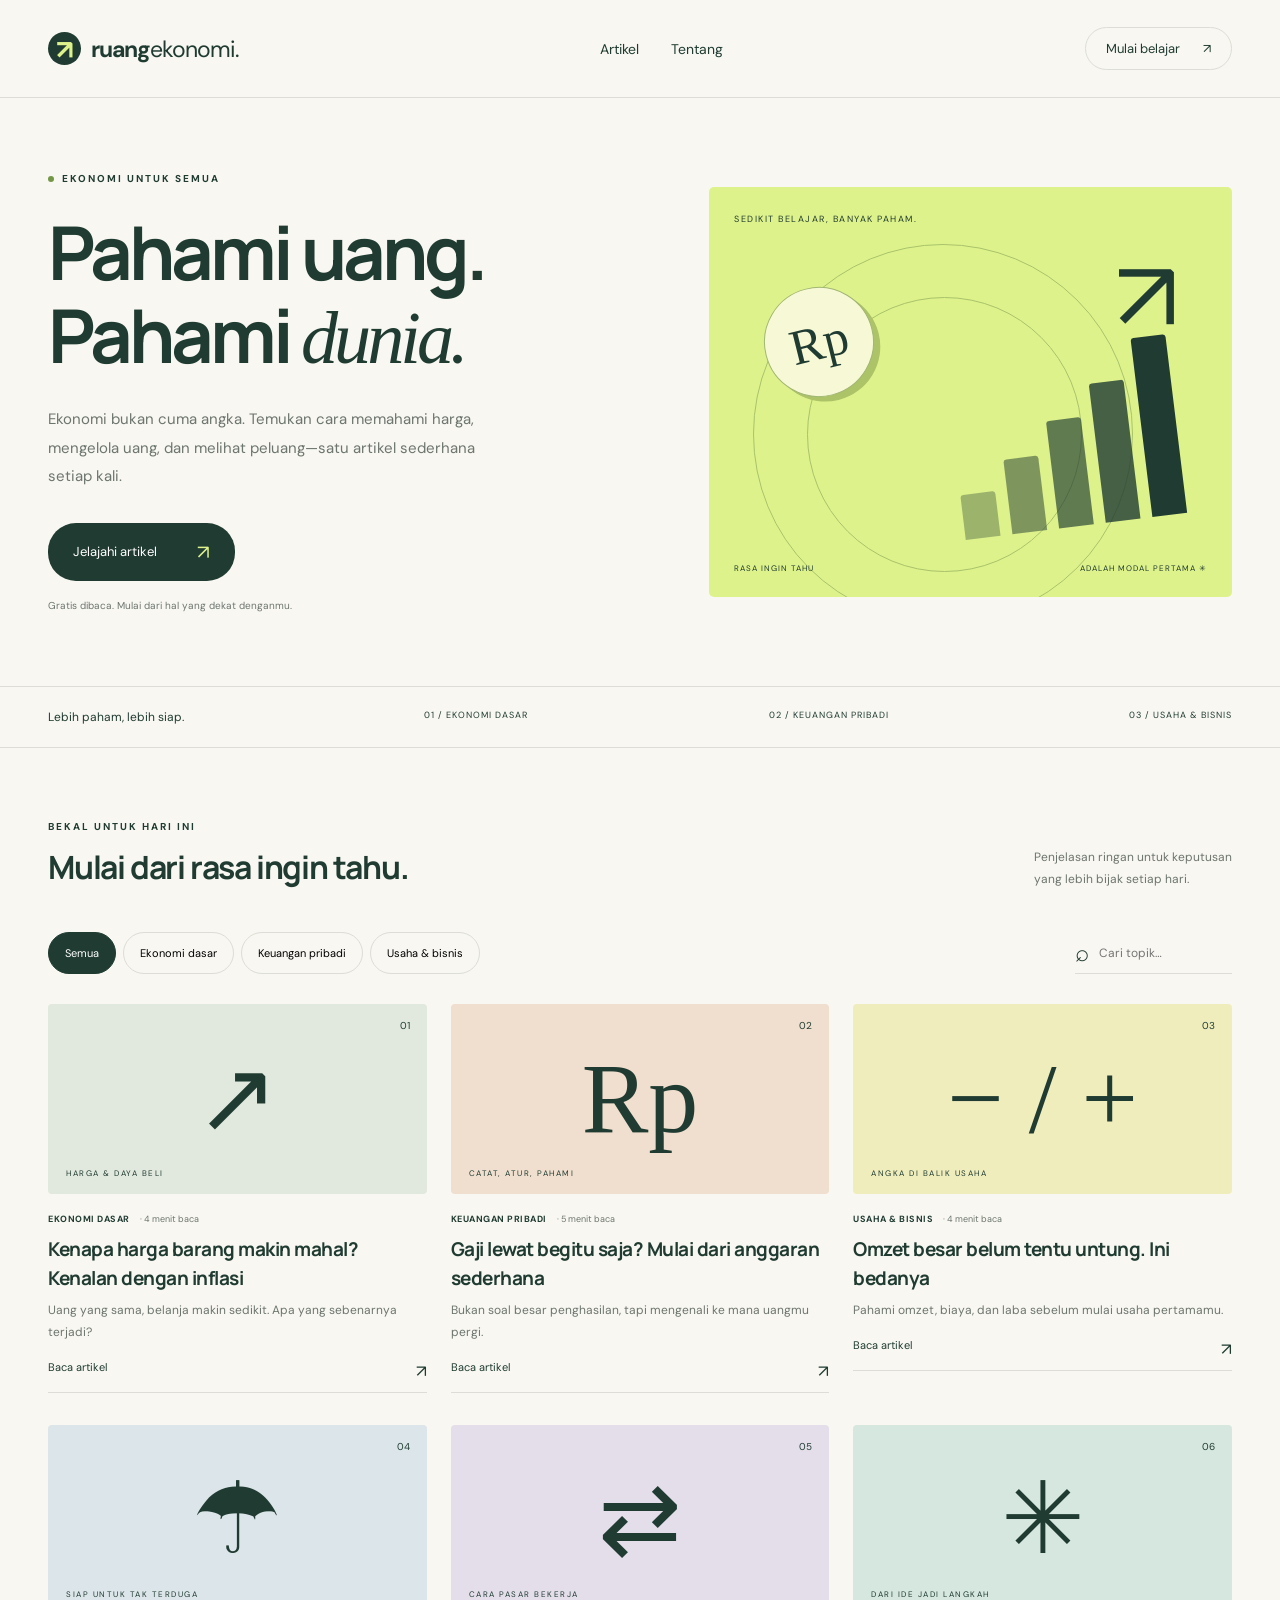
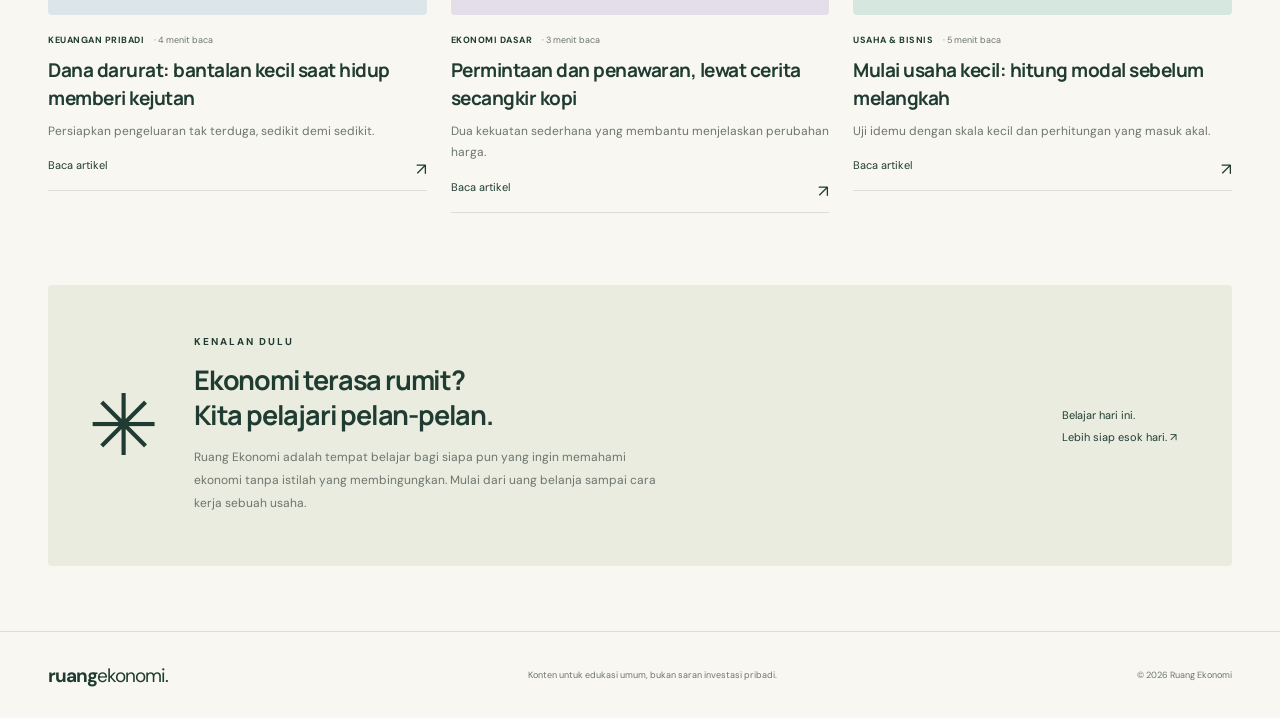
==== index.html @ 5f8089ab "Create Ruang Ekonomi educational website" ====
<!doctype html>
<html lang="id">
<head><meta charset="UTF-8"><meta name="viewport" content="width=device-width, initial-scale=1"><meta name="description" content="Belajar ekonomi, keuangan sehari-hari, dan usaha dengan penjelasan sederhana di Ruang Ekonomi."><title>Ruang Ekonomi — Pahami uang, pahami dunia</title><link rel="stylesheet" href="style.css"></head>
<body>
<header><a class="brand" href="./"><span class="logo">↗</span> ruang<span>ekonomi.</span></a><nav aria-label="Navigasi utama"><a href="#artikel">Artikel</a><a href="#tentang">Tentang</a></nav><a class="header-cta" href="#artikel">Mulai belajar <span>↗</span></a></header>
<main>
<section class="hero"><div class="hero-copy"><p class="eyebrow"><span></span> EKONOMI UNTUK SEMUA</p><h1>Pahami uang.<br>Pahami <em>dunia.</em></h1><p class="intro">Ekonomi bukan cuma angka. Temukan cara memahami harga, mengelola uang, dan melihat peluang—satu artikel sederhana setiap kali.</p><a class="button" href="#artikel">Jelajahi artikel <span>↗</span></a><p class="small-note">Gratis dibaca. Mulai dari hal yang dekat denganmu.</p></div><div class="hero-art" aria-hidden="true"><div class="art-label">SEDIKIT BELAJAR, BANYAK PAHAM.</div><div class="orbit orbit-one"></div><div class="orbit orbit-two"></div><div class="coin">Rp</div><div class="chart"><i></i><i></i><i></i><i></i><i></i></div><div class="art-arrow">↗</div><div class="art-footer"><span>RASA INGIN TAHU</span><span>ADALAH MODAL PERTAMA ✳</span></div></div></section>
<div class="topic-strip"><span>Lebih paham, lebih siap.</span><span>01 / EKONOMI DASAR</span><span>02 / KEUANGAN PRIBADI</span><span>03 / USAHA & BISNIS</span></div>
<section id="artikel" class="articles"><div class="section-heading"><div><p class="eyebrow">BEKAL UNTUK HARI INI</p><h2>Mulai dari rasa ingin tahu.</h2></div><p>Penjelasan ringan untuk keputusan<br>yang lebih bijak setiap hari.</p></div><div class="filters"><div class="categories" role="group" aria-label="Kategori artikel"><button class="active" data-category="Semua" aria-pressed="true">Semua</button><button data-category="Ekonomi dasar" aria-pressed="false">Ekonomi dasar</button><button data-category="Keuangan pribadi" aria-pressed="false">Keuangan pribadi</button><button data-category="Usaha & bisnis" aria-pressed="false">Usaha & bisnis</button></div><label class="search"><span aria-hidden="true">⌕</span><input type="search" id="search" placeholder="Cari topik…" aria-label="Cari artikel"></label></div><p id="results" class="sr-only" aria-live="polite"></p><div id="article-grid" class="article-grid"></div><p id="empty" hidden>Tidak ada artikel yang cocok. Coba kata lain atau kategori Semua.</p></section>
<section id="tentang" class="about"><span class="asterisk" aria-hidden="true">✳</span><div><p class="eyebrow">KENALAN DULU</p><h2>Ekonomi terasa rumit?<br>Kita pelajari pelan-pelan.</h2><p>Ruang Ekonomi adalah tempat belajar bagi siapa pun yang ingin memahami ekonomi tanpa istilah yang membingungkan. Mulai dari uang belanja sampai cara kerja sebuah usaha.</p></div><span class="about-tag">Belajar hari ini.<br>Lebih siap esok hari. ↗</span></section>
</main><footer><a class="brand" href="./">ruang<span>ekonomi.</span></a><p>Konten untuk edukasi umum, bukan saran investasi pribadi.</p><span>© <span id="year"></span> Ruang Ekonomi</span></footer>
<dialog id="reader"><div class="reader-top"><span>RUANG EKONOMI / BACA & PAHAMI</span><button id="close-reader" aria-label="Tutup artikel">✕</button></div><div id="reader-content"></div><p class="reader-disclaimer">Materi edukasi umum. Sesuaikan keputusan keuangan dengan kondisi dan kebutuhanmu.</p></dialog>
<script src="app.js"></script></body></html>
---- style.css ----
@import url('https://fonts.googleapis.com/css2?family=DM+Sans:wght@400;500;600;700&family=Manrope:wght@400;500;600;700;800&display=swap');
:root{--paper:#f8f7f2;--ink:#203c32;--muted:#6c756e;--line:#dcded5;--lime:#def28b}*{box-sizing:border-box}html{scroll-behavior:smooth;scroll-padding-top:30px}body{margin:0;background:var(--paper);color:var(--ink);font-family:'DM Sans',Arial,sans-serif}a{color:inherit;text-decoration:none}button,input{font:inherit}button,a,input{ -webkit-tap-highlight-color:transparent}button:focus-visible,a:focus-visible,input:focus-visible{outline:3px solid #75972d;outline-offset:4px}header,main,footer{max-width:1280px;margin:auto}header{display:flex;align-items:center;justify-content:space-between;padding:27px 48px;border-bottom:1px solid var(--line)}.brand{font-size:23px;font-weight:700;letter-spacing:-1px;display:flex;align-items:center}.brand>span:not(.logo){font-weight:400}.logo{display:inline-grid;place-items:center;background:var(--ink);color:var(--lime);width:33px;height:33px;margin-right:10px;border-radius:50%;font-size:27px}nav{display:flex;gap:32px;font-size:14px}.header-cta{font-size:13px;border:1px solid var(--line);border-radius:24px;padding:12px 20px}.header-cta span{margin-left:20px}.hero{padding:64px 48px;display:grid;grid-template-columns:1.15fr 1fr;gap:60px;align-items:center}.eyebrow{font-size:10px;font-weight:700;letter-spacing:2px;display:flex;align-items:center;gap:8px}.eyebrow>span{width:6px;height:6px;background:#749747;border-radius:50%}h1,h2,h3{font-family:Manrope,Arial,sans-serif}h1{font-size:clamp(44px,5.8vw,76px);line-height:1.12;letter-spacing:-4px;margin:25px 0}h1 em{font-family:Georgia,serif;font-weight:400}.intro{max-width:430px;font-size:15px;color:var(--muted);line-height:1.9}.button{display:inline-flex;align-items:center;gap:40px;background:var(--ink);color:white;border-radius:28px;padding:16px 25px;margin-top:17px;font-size:13px}.button span{color:var(--lime);font-size:20px}.small-note{font-size:10px;color:var(--muted);margin-top:18px}.hero-art{height:410px;background:var(--lime);position:relative;border-radius:5px;overflow:hidden}.art-label{position:absolute;top:26px;left:25px;font-size:9px;letter-spacing:1.5px}.orbit{position:absolute;border:1px solid #a9c36b;border-radius:50%;width:380px;height:380px;top:57px;left:44px}.orbit-two{width:275px;height:275px;top:110px;left:98px}.coin{position:absolute;width:110px;height:110px;border-radius:50%;background:#f7f8d5;border:1px solid #a1b773;box-shadow:5px 6px 0 #adc367;left:55px;top:100px;display:grid;place-items:center;font-family:Georgia,serif;font-size:50px;transform:rotate(-14deg)}.chart{position:absolute;bottom:70px;right:55px;display:flex;gap:12px;align-items:flex-end;height:180px;transform:rotate(-7deg)}.chart i{width:35px;background:var(--ink);border-radius:3px 3px 0 0}.chart i:nth-child(1){height:45px;opacity:.35}.chart i:nth-child(2){height:75px;opacity:.5}.chart i:nth-child(3){height:108px;opacity:.65}.chart i:nth-child(4){height:140px;opacity:.8}.chart i:nth-child(5){height:180px}.art-arrow{position:absolute;right:55px;top:45px;font-size:100px;font-weight:400}.art-footer{position:absolute;bottom:24px;left:25px;right:25px;display:flex;justify-content:space-between;font-size:8px;letter-spacing:1px}.topic-strip{padding:22px 48px;display:flex;justify-content:space-between;gap:20px;border-top:1px solid var(--line);border-bottom:1px solid var(--line);font-size:9px;letter-spacing:1px}.topic-strip>span:first-child{font-size:12px;letter-spacing:0}.articles{padding:62px 48px}.section-heading{display:flex;align-items:flex-end;justify-content:space-between;gap:20px}h2{font-size:32px;letter-spacing:-1.2px;line-height:1.3;margin:14px 0}.section-heading>p{font-size:12px;color:var(--muted);line-height:1.8}.filters{display:flex;justify-content:space-between;gap:20px;margin:30px 0}.categories{display:flex;gap:7px;flex-wrap:wrap}.categories button{border:1px solid var(--line);background:transparent;border-radius:22px;padding:10px 16px;font-size:11px;cursor:pointer}.categories button.active{background:var(--ink);color:white;border-color:var(--ink)}.search{display:flex;align-items:center;gap:8px;border-bottom:1px solid var(--line);padding:5px 0}.search span{font-size:24px}.search input{width:135px;background:transparent;border:0;outline-offset:0;font-size:12px;color:var(--ink)}.article-grid{display:grid;grid-template-columns:repeat(3,1fr);gap:32px 24px}.card{min-width:0}.card-art{height:190px;position:relative;overflow:hidden;display:grid;place-items:center;border-radius:4px}.card-art .symbol{font-family:Georgia,serif;font-size:100px;line-height:1;transition:transform .25s}.card:hover .symbol{transform:rotate(-8deg) scale(1.08)}.card-art .art-caption{position:absolute;bottom:16px;left:18px;font-size:8px;letter-spacing:1.5px}.card-art .art-number{position:absolute;top:15px;right:17px;font-size:10px}.sage{background:#e1e8dd}.peach{background:#f0dfce}.yellow{background:#f0edbc}.blue{background:#dce5e9}.lilac{background:#e4deeb}.mint{background:#d6e7df}.card-meta{display:flex;gap:10px;font-size:9px;color:var(--muted);margin-top:19px}.card-meta .category{color:var(--ink);font-weight:700;text-transform:uppercase;letter-spacing:.5px}.card h3{font-size:19px;line-height:1.5;letter-spacing:-.5px;margin:10px 0 8px}.card p{font-size:12px;color:var(--muted);line-height:1.8;margin:0}.read-link{background:none;border:0;border-bottom:1px solid var(--line);padding:16px 0 10px;width:100%;display:flex;justify-content:space-between;text-align:left;font-size:11px;color:var(--ink);cursor:pointer}.read-link span{font-size:17px}.about{background:#e9ecdf;margin:10px 48px 65px;padding:40px;display:flex;gap:35px;align-items:center;border-radius:4px}.asterisk{font-size:85px}.about h2{font-size:27px}.about p:not(.eyebrow){max-width:470px;font-size:12px;line-height:1.9;color:var(--muted)}.about-tag{margin-left:auto;font-size:11px;line-height:2;min-width:130px}footer{border-top:1px solid var(--line);padding:28px 48px;display:flex;align-items:center;justify-content:space-between;gap:20px}footer .brand{font-size:19px}footer p,footer>span{font-size:9px;color:var(--muted)}dialog{border:0;border-radius:10px;background:var(--paper);color:var(--ink);width:min(720px,92vw);max-height:88vh;padding:30px 40px}dialog::backdrop{background:#142a24b8;backdrop-filter:blur(4px)}.reader-top{display:flex;justify-content:space-between;align-items:center;font-size:9px;letter-spacing:1px;border-bottom:1px solid var(--line);padding-bottom:15px}.reader-top button{background:transparent;border:0;font-size:22px;cursor:pointer;color:var(--ink);padding:8px}#reader-content h2{font-size:32px}#reader-content p{line-height:1.9;font-size:15px}#reader-content h3{margin-top:26px}.reader-disclaimer{font-size:11px;line-height:1.7;border-top:1px solid var(--line);padding-top:20px;color:var(--muted)}.sr-only{position:absolute;width:1px;height:1px;padding:0;margin:-1px;overflow:hidden;clip:rect(0,0,0,0);white-space:nowrap;border:0}@media(min-width:1500px){header,main,footer{max-width:1360px}}@media(max-width:900px){header{padding:22px 24px}.hero{padding:45px 24px;gap:25px}h1{letter-spacing:-2px}.hero-art{height:360px}.coin{left:25px}.chart{right:25px;gap:8px}.chart i{width:28px}.art-footer{font-size:6px}.topic-strip{padding:20px 24px;flex-wrap:wrap}.articles{padding:45px 24px}.filters{flex-wrap:wrap}.article-grid{grid-template-columns:repeat(2,1fr)}.about{margin:0 24px 40px;padding:28px;gap:20px}.about-tag{display:none}footer{padding:25px 24px;flex-wrap:wrap}}@media(max-width:600px){header{padding:18px 20px}.brand{font-size:19px}.logo{width:27px;height:27px;font-size:22px;margin-right:6px}nav{gap:16px;font-size:12px}.header-cta{display:none}.hero{grid-template-columns:1fr;padding:34px 20px;gap:25px}h1{font-size:54px;margin:20px 0}.intro{font-size:14px}.hero-art{height:300px}.coin{top:80px;left:50px;width:90px;height:90px;font-size:42px}.chart{bottom:50px;right:45px;height:160px}.chart i:nth-child(5){height:160px}.art-arrow{top:20px;font-size:90px}.orbit{top:35px;left:30px}.art-footer{font-size:7px}.topic-strip{padding:18px 20px;font-size:8px;gap:14px}.topic-strip>span:first-child{width:100%}.articles{padding:35px 20px}.section-heading{display:block}.section-heading>p{display:none}h2{font-size:27px}.filters{margin:22px 0}.categories{gap:6px}.categories button{padding:9px 11px;font-size:10px}.search{width:100%}.search input{width:100%;padding:6px}.article-grid{grid-template-columns:1fr;gap:28px}.card-art{height:210px}.card h3{font-size:21px}.card p{font-size:13px}.about{margin:0 20px 35px;padding:25px;display:block}.asterisk{font-size:50px}.about h2{font-size:25px}footer{padding:24px 20px;display:block}footer p{line-height:1.8}dialog{padding:20px}#reader-content h2{font-size:27px}}@media(prefers-reduced-motion:reduce){html{scroll-behavior:auto}.card-art .symbol{transition:none}}
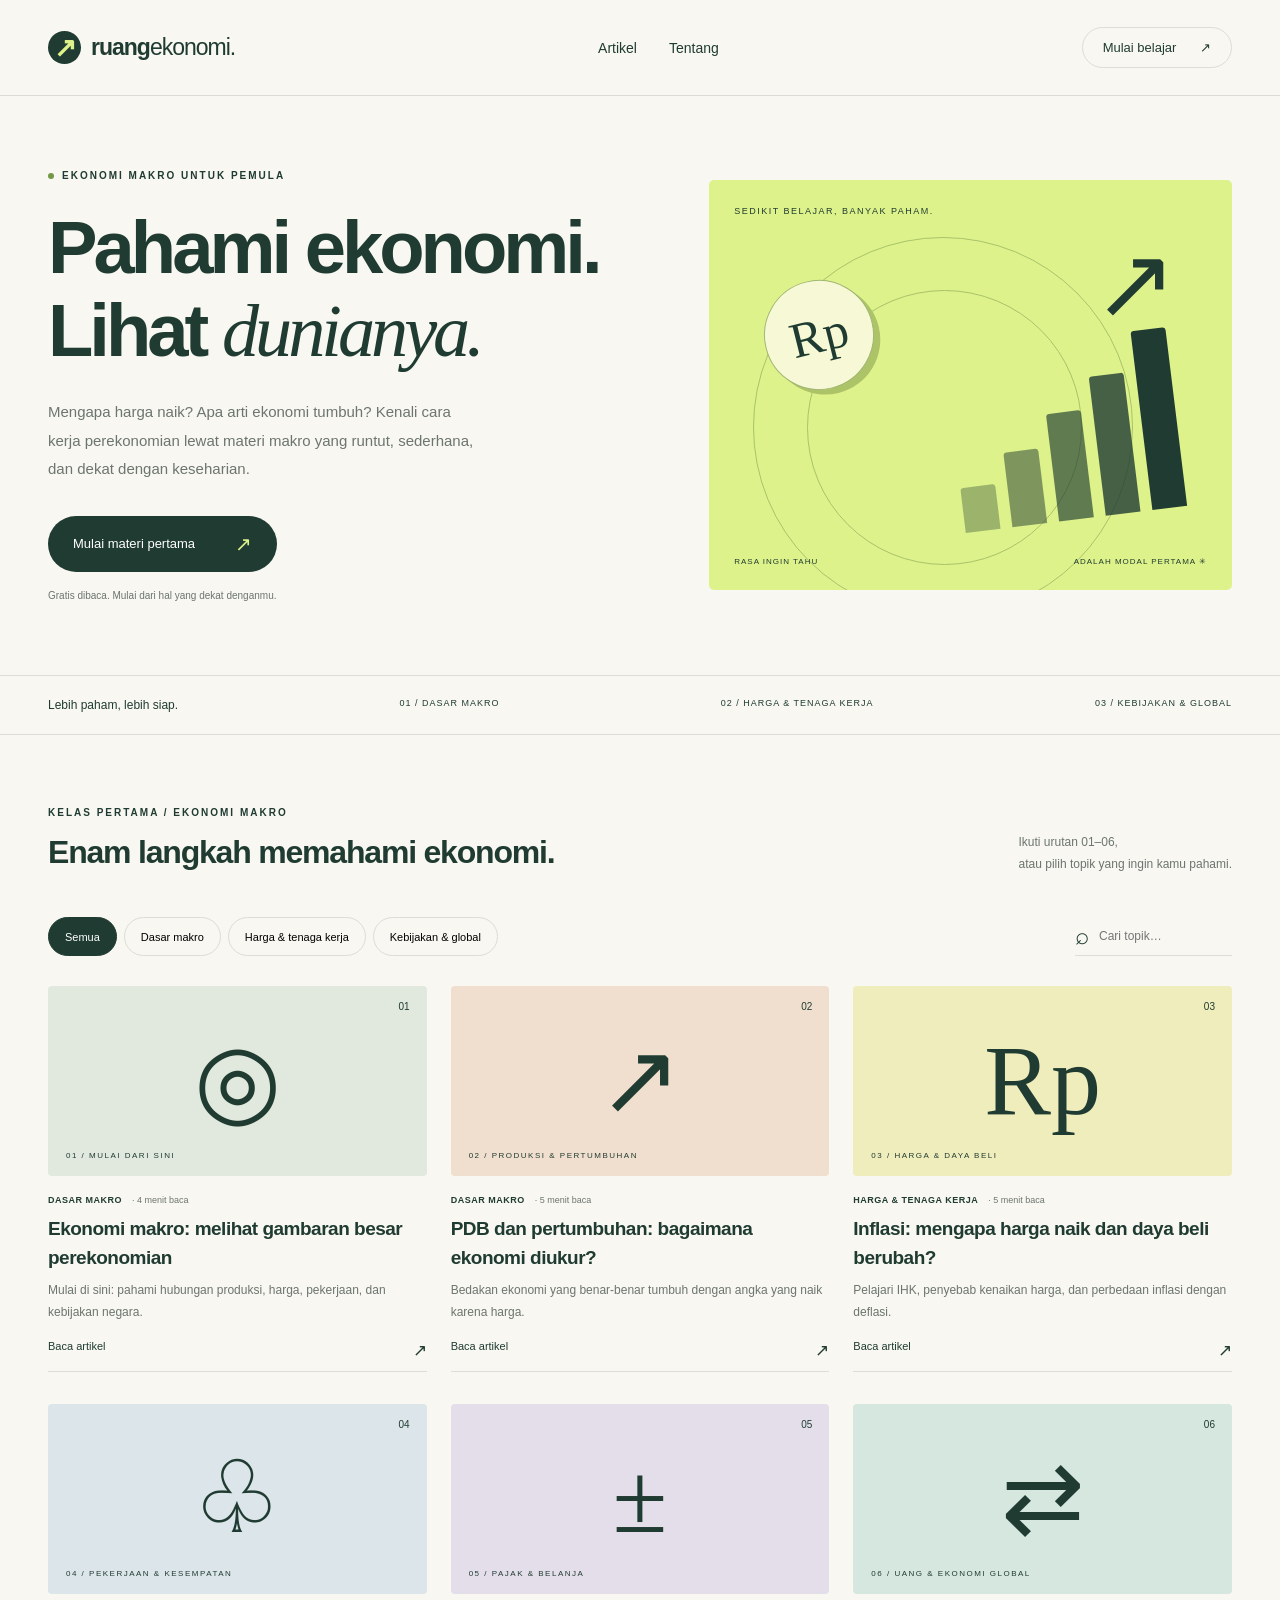
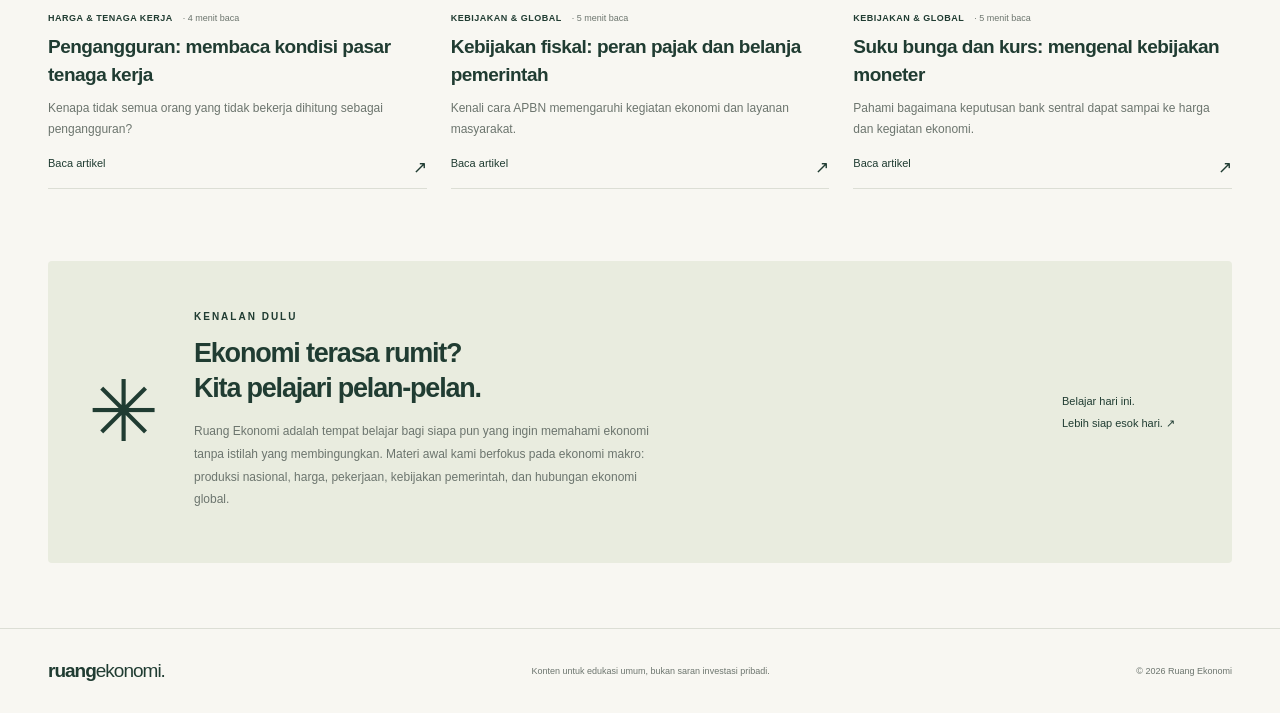
==== commit b52642f5: "Focus learning website on beginner macroeconomics" ====
--- a/index.html
+++ b/index.html
@@ -1,13 +1,13 @@
 <!doctype html>
 <html lang="id">
-<head><meta charset="UTF-8"><meta name="viewport" content="width=device-width, initial-scale=1"><meta name="description" content="Belajar ekonomi, keuangan sehari-hari, dan usaha dengan penjelasan sederhana di Ruang Ekonomi."><title>Ruang Ekonomi — Pahami uang, pahami dunia</title><link rel="stylesheet" href="style.css"></head>
+<head><meta charset="UTF-8"><meta name="viewport" content="width=device-width, initial-scale=1"><meta name="description" content="Belajar ekonomi makro dari nol: PDB, inflasi, pengangguran, kebijakan fiskal, suku bunga, dan kurs."><title>Ruang Ekonomi — Ekonomi makro untuk pemula</title><link rel="stylesheet" href="style.css"></head>
 <body>
 <header><a class="brand" href="./"><span class="logo">↗</span> ruang<span>ekonomi.</span></a><nav aria-label="Navigasi utama"><a href="#artikel">Artikel</a><a href="#tentang">Tentang</a></nav><a class="header-cta" href="#artikel">Mulai belajar <span>↗</span></a></header>
 <main>
-<section class="hero"><div class="hero-copy"><p class="eyebrow"><span></span> EKONOMI UNTUK SEMUA</p><h1>Pahami uang.<br>Pahami <em>dunia.</em></h1><p class="intro">Ekonomi bukan cuma angka. Temukan cara memahami harga, mengelola uang, dan melihat peluang—satu artikel sederhana setiap kali.</p><a class="button" href="#artikel">Jelajahi artikel <span>↗</span></a><p class="small-note">Gratis dibaca. Mulai dari hal yang dekat denganmu.</p></div><div class="hero-art" aria-hidden="true"><div class="art-label">SEDIKIT BELAJAR, BANYAK PAHAM.</div><div class="orbit orbit-one"></div><div class="orbit orbit-two"></div><div class="coin">Rp</div><div class="chart"><i></i><i></i><i></i><i></i><i></i></div><div class="art-arrow">↗</div><div class="art-footer"><span>RASA INGIN TAHU</span><span>ADALAH MODAL PERTAMA ✳</span></div></div></section>
-<div class="topic-strip"><span>Lebih paham, lebih siap.</span><span>01 / EKONOMI DASAR</span><span>02 / KEUANGAN PRIBADI</span><span>03 / USAHA & BISNIS</span></div>
-<section id="artikel" class="articles"><div class="section-heading"><div><p class="eyebrow">BEKAL UNTUK HARI INI</p><h2>Mulai dari rasa ingin tahu.</h2></div><p>Penjelasan ringan untuk keputusan<br>yang lebih bijak setiap hari.</p></div><div class="filters"><div class="categories" role="group" aria-label="Kategori artikel"><button class="active" data-category="Semua" aria-pressed="true">Semua</button><button data-category="Ekonomi dasar" aria-pressed="false">Ekonomi dasar</button><button data-category="Keuangan pribadi" aria-pressed="false">Keuangan pribadi</button><button data-category="Usaha & bisnis" aria-pressed="false">Usaha & bisnis</button></div><label class="search"><span aria-hidden="true">⌕</span><input type="search" id="search" placeholder="Cari topik…" aria-label="Cari artikel"></label></div><p id="results" class="sr-only" aria-live="polite"></p><div id="article-grid" class="article-grid"></div><p id="empty" hidden>Tidak ada artikel yang cocok. Coba kata lain atau kategori Semua.</p></section>
-<section id="tentang" class="about"><span class="asterisk" aria-hidden="true">✳</span><div><p class="eyebrow">KENALAN DULU</p><h2>Ekonomi terasa rumit?<br>Kita pelajari pelan-pelan.</h2><p>Ruang Ekonomi adalah tempat belajar bagi siapa pun yang ingin memahami ekonomi tanpa istilah yang membingungkan. Mulai dari uang belanja sampai cara kerja sebuah usaha.</p></div><span class="about-tag">Belajar hari ini.<br>Lebih siap esok hari. ↗</span></section>
+<section class="hero"><div class="hero-copy"><p class="eyebrow"><span></span> EKONOMI MAKRO UNTUK PEMULA</p><h1>Pahami ekonomi.<br>Lihat <em>dunianya.</em></h1><p class="intro">Mengapa harga naik? Apa arti ekonomi tumbuh? Kenali cara kerja perekonomian lewat materi makro yang runtut, sederhana, dan dekat dengan keseharian.</p><a class="button" href="#baca-pengantar-makro">Mulai materi pertama <span>↗</span></a><p class="small-note">Gratis dibaca. Mulai dari hal yang dekat denganmu.</p></div><div class="hero-art" aria-hidden="true"><div class="art-label">SEDIKIT BELAJAR, BANYAK PAHAM.</div><div class="orbit orbit-one"></div><div class="orbit orbit-two"></div><div class="coin">Rp</div><div class="chart"><i></i><i></i><i></i><i></i><i></i></div><div class="art-arrow">↗</div><div class="art-footer"><span>RASA INGIN TAHU</span><span>ADALAH MODAL PERTAMA ✳</span></div></div></section>
+<div class="topic-strip"><span>Lebih paham, lebih siap.</span><span>01 / DASAR MAKRO</span><span>02 / HARGA & TENAGA KERJA</span><span>03 / KEBIJAKAN & GLOBAL</span></div>
+<section id="artikel" class="articles"><div class="section-heading"><div><p class="eyebrow">KELAS PERTAMA / EKONOMI MAKRO</p><h2>Enam langkah memahami ekonomi.</h2></div><p>Ikuti urutan 01–06,<br>atau pilih topik yang ingin kamu pahami.</p></div><div class="filters"><div class="categories" role="group" aria-label="Kategori artikel"><button class="active" data-category="Semua" aria-pressed="true">Semua</button><button data-category="Dasar makro" aria-pressed="false">Dasar makro</button><button data-category="Harga & tenaga kerja" aria-pressed="false">Harga & tenaga kerja</button><button data-category="Kebijakan & global" aria-pressed="false">Kebijakan & global</button></div><label class="search"><span aria-hidden="true">⌕</span><input type="search" id="search" placeholder="Cari topik…" aria-label="Cari artikel"></label></div><p id="results" class="sr-only" aria-live="polite"></p><div id="article-grid" class="article-grid"></div><p id="empty" hidden>Tidak ada artikel yang cocok. Coba kata lain atau kategori Semua.</p></section>
+<section id="tentang" class="about"><span class="asterisk" aria-hidden="true">✳</span><div><p class="eyebrow">KENALAN DULU</p><h2>Ekonomi terasa rumit?<br>Kita pelajari pelan-pelan.</h2><p>Ruang Ekonomi adalah tempat belajar bagi siapa pun yang ingin memahami ekonomi tanpa istilah yang membingungkan. Materi awal kami berfokus pada ekonomi makro: produksi nasional, harga, pekerjaan, kebijakan pemerintah, dan hubungan ekonomi global.</p></div><span class="about-tag">Belajar hari ini.<br>Lebih siap esok hari. ↗</span></section>
 </main><footer><a class="brand" href="./">ruang<span>ekonomi.</span></a><p>Konten untuk edukasi umum, bukan saran investasi pribadi.</p><span>© <span id="year"></span> Ruang Ekonomi</span></footer>
 <dialog id="reader"><div class="reader-top"><span>RUANG EKONOMI / BACA & PAHAMI</span><button id="close-reader" aria-label="Tutup artikel">✕</button></div><div id="reader-content"></div><p class="reader-disclaimer">Materi edukasi umum. Sesuaikan keputusan keuangan dengan kondisi dan kebutuhanmu.</p></dialog>
 <script src="app.js"></script></body></html>
--- a/style.css
+++ b/style.css
@@ -1,2 +1,4 @@
-@import url('https://fonts.googleapis.com/css2?family=DM+Sans:wght@400;500;600;700&family=Manrope:wght@400;500;600;700;800&display=swap');
+
 :root{--paper:#f8f7f2;--ink:#203c32;--muted:#6c756e;--line:#dcded5;--lime:#def28b}*{box-sizing:border-box}html{scroll-behavior:smooth;scroll-padding-top:30px}body{margin:0;background:var(--paper);color:var(--ink);font-family:'DM Sans',Arial,sans-serif}a{color:inherit;text-decoration:none}button,input{font:inherit}button,a,input{ -webkit-tap-highlight-color:transparent}button:focus-visible,a:focus-visible,input:focus-visible{outline:3px solid #75972d;outline-offset:4px}header,main,footer{max-width:1280px;margin:auto}header{display:flex;align-items:center;justify-content:space-between;padding:27px 48px;border-bottom:1px solid var(--line)}.brand{font-size:23px;font-weight:700;letter-spacing:-1px;display:flex;align-items:center}.brand>span:not(.logo){font-weight:400}.logo{display:inline-grid;place-items:center;background:var(--ink);color:var(--lime);width:33px;height:33px;margin-right:10px;border-radius:50%;font-size:27px}nav{display:flex;gap:32px;font-size:14px}.header-cta{font-size:13px;border:1px solid var(--line);border-radius:24px;padding:12px 20px}.header-cta span{margin-left:20px}.hero{padding:64px 48px;display:grid;grid-template-columns:1.15fr 1fr;gap:60px;align-items:center}.eyebrow{font-size:10px;font-weight:700;letter-spacing:2px;display:flex;align-items:center;gap:8px}.eyebrow>span{width:6px;height:6px;background:#749747;border-radius:50%}h1,h2,h3{font-family:Manrope,Arial,sans-serif}h1{font-size:clamp(44px,5.8vw,76px);line-height:1.12;letter-spacing:-4px;margin:25px 0}h1 em{font-family:Georgia,serif;font-weight:400}.intro{max-width:430px;font-size:15px;color:var(--muted);line-height:1.9}.button{display:inline-flex;align-items:center;gap:40px;background:var(--ink);color:white;border-radius:28px;padding:16px 25px;margin-top:17px;font-size:13px}.button span{color:var(--lime);font-size:20px}.small-note{font-size:10px;color:var(--muted);margin-top:18px}.hero-art{height:410px;background:var(--lime);position:relative;border-radius:5px;overflow:hidden}.art-label{position:absolute;top:26px;left:25px;font-size:9px;letter-spacing:1.5px}.orbit{position:absolute;border:1px solid #a9c36b;border-radius:50%;width:380px;height:380px;top:57px;left:44px}.orbit-two{width:275px;height:275px;top:110px;left:98px}.coin{position:absolute;width:110px;height:110px;border-radius:50%;background:#f7f8d5;border:1px solid #a1b773;box-shadow:5px 6px 0 #adc367;left:55px;top:100px;display:grid;place-items:center;font-family:Georgia,serif;font-size:50px;transform:rotate(-14deg)}.chart{position:absolute;bottom:70px;right:55px;display:flex;gap:12px;align-items:flex-end;height:180px;transform:rotate(-7deg)}.chart i{width:35px;background:var(--ink);border-radius:3px 3px 0 0}.chart i:nth-child(1){height:45px;opacity:.35}.chart i:nth-child(2){height:75px;opacity:.5}.chart i:nth-child(3){height:108px;opacity:.65}.chart i:nth-child(4){height:140px;opacity:.8}.chart i:nth-child(5){height:180px}.art-arrow{position:absolute;right:55px;top:45px;font-size:100px;font-weight:400}.art-footer{position:absolute;bottom:24px;left:25px;right:25px;display:flex;justify-content:space-between;font-size:8px;letter-spacing:1px}.topic-strip{padding:22px 48px;display:flex;justify-content:space-between;gap:20px;border-top:1px solid var(--line);border-bottom:1px solid var(--line);font-size:9px;letter-spacing:1px}.topic-strip>span:first-child{font-size:12px;letter-spacing:0}.articles{padding:62px 48px}.section-heading{display:flex;align-items:flex-end;justify-content:space-between;gap:20px}h2{font-size:32px;letter-spacing:-1.2px;line-height:1.3;margin:14px 0}.section-heading>p{font-size:12px;color:var(--muted);line-height:1.8}.filters{display:flex;justify-content:space-between;gap:20px;margin:30px 0}.categories{display:flex;gap:7px;flex-wrap:wrap}.categories button{border:1px solid var(--line);background:transparent;border-radius:22px;padding:10px 16px;font-size:11px;cursor:pointer}.categories button.active{background:var(--ink);color:white;border-color:var(--ink)}.search{display:flex;align-items:center;gap:8px;border-bottom:1px solid var(--line);padding:5px 0}.search span{font-size:24px}.search input{width:135px;background:transparent;border:0;outline-offset:0;font-size:12px;color:var(--ink)}.article-grid{display:grid;grid-template-columns:repeat(3,1fr);gap:32px 24px}.card{min-width:0}.card-art{height:190px;position:relative;overflow:hidden;display:grid;place-items:center;border-radius:4px}.card-art .symbol{font-family:Georgia,serif;font-size:100px;line-height:1;transition:transform .25s}.card:hover .symbol{transform:rotate(-8deg) scale(1.08)}.card-art .art-caption{position:absolute;bottom:16px;left:18px;font-size:8px;letter-spacing:1.5px}.card-art .art-number{position:absolute;top:15px;right:17px;font-size:10px}.sage{background:#e1e8dd}.peach{background:#f0dfce}.yellow{background:#f0edbc}.blue{background:#dce5e9}.lilac{background:#e4deeb}.mint{background:#d6e7df}.card-meta{display:flex;gap:10px;font-size:9px;color:var(--muted);margin-top:19px}.card-meta .category{color:var(--ink);font-weight:700;text-transform:uppercase;letter-spacing:.5px}.card h3{font-size:19px;line-height:1.5;letter-spacing:-.5px;margin:10px 0 8px}.card p{font-size:12px;color:var(--muted);line-height:1.8;margin:0}.read-link{background:none;border:0;border-bottom:1px solid var(--line);padding:16px 0 10px;width:100%;display:flex;justify-content:space-between;text-align:left;font-size:11px;color:var(--ink);cursor:pointer}.read-link span{font-size:17px}.about{background:#e9ecdf;margin:10px 48px 65px;padding:40px;display:flex;gap:35px;align-items:center;border-radius:4px}.asterisk{font-size:85px}.about h2{font-size:27px}.about p:not(.eyebrow){max-width:470px;font-size:12px;line-height:1.9;color:var(--muted)}.about-tag{margin-left:auto;font-size:11px;line-height:2;min-width:130px}footer{border-top:1px solid var(--line);padding:28px 48px;display:flex;align-items:center;justify-content:space-between;gap:20px}footer .brand{font-size:19px}footer p,footer>span{font-size:9px;color:var(--muted)}dialog{border:0;border-radius:10px;background:var(--paper);color:var(--ink);width:min(720px,92vw);max-height:88vh;padding:30px 40px}dialog::backdrop{background:#142a24b8;backdrop-filter:blur(4px)}.reader-top{display:flex;justify-content:space-between;align-items:center;font-size:9px;letter-spacing:1px;border-bottom:1px solid var(--line);padding-bottom:15px}.reader-top button{background:transparent;border:0;font-size:22px;cursor:pointer;color:var(--ink);padding:8px}#reader-content h2{font-size:32px}#reader-content p{line-height:1.9;font-size:15px}#reader-content h3{margin-top:26px}.reader-disclaimer{font-size:11px;line-height:1.7;border-top:1px solid var(--line);padding-top:20px;color:var(--muted)}.sr-only{position:absolute;width:1px;height:1px;padding:0;margin:-1px;overflow:hidden;clip:rect(0,0,0,0);white-space:nowrap;border:0}@media(min-width:1500px){header,main,footer{max-width:1360px}}@media(max-width:900px){header{padding:22px 24px}.hero{padding:45px 24px;gap:25px}h1{letter-spacing:-2px}.hero-art{height:360px}.coin{left:25px}.chart{right:25px;gap:8px}.chart i{width:28px}.art-footer{font-size:6px}.topic-strip{padding:20px 24px;flex-wrap:wrap}.articles{padding:45px 24px}.filters{flex-wrap:wrap}.article-grid{grid-template-columns:repeat(2,1fr)}.about{margin:0 24px 40px;padding:28px;gap:20px}.about-tag{display:none}footer{padding:25px 24px;flex-wrap:wrap}}@media(max-width:600px){header{padding:18px 20px}.brand{font-size:19px}.logo{width:27px;height:27px;font-size:22px;margin-right:6px}nav{gap:16px;font-size:12px}.header-cta{display:none}.hero{grid-template-columns:1fr;padding:34px 20px;gap:25px}h1{font-size:54px;margin:20px 0}.intro{font-size:14px}.hero-art{height:300px}.coin{top:80px;left:50px;width:90px;height:90px;font-size:42px}.chart{bottom:50px;right:45px;height:160px}.chart i:nth-child(5){height:160px}.art-arrow{top:20px;font-size:90px}.orbit{top:35px;left:30px}.art-footer{font-size:7px}.topic-strip{padding:18px 20px;font-size:8px;gap:14px}.topic-strip>span:first-child{width:100%}.articles{padding:35px 20px}.section-heading{display:block}.section-heading>p{display:none}h2{font-size:27px}.filters{margin:22px 0}.categories{gap:6px}.categories button{padding:9px 11px;font-size:10px}.search{width:100%}.search input{width:100%;padding:6px}.article-grid{grid-template-columns:1fr;gap:28px}.card-art{height:210px}.card h3{font-size:21px}.card p{font-size:13px}.about{margin:0 20px 35px;padding:25px;display:block}.asterisk{font-size:50px}.about h2{font-size:25px}footer{padding:24px 20px;display:block}footer p{line-height:1.8}dialog{padding:20px}#reader-content h2{font-size:27px}}@media(prefers-reduced-motion:reduce){html{scroll-behavior:auto}.card-art .symbol{transition:none}}
+
+#reader-content li{margin:12px 0;font-size:14px}#reader-content li a{text-decoration:underline;text-underline-offset:4px}#reader-content .source-note{font-size:12px;color:var(--muted)}
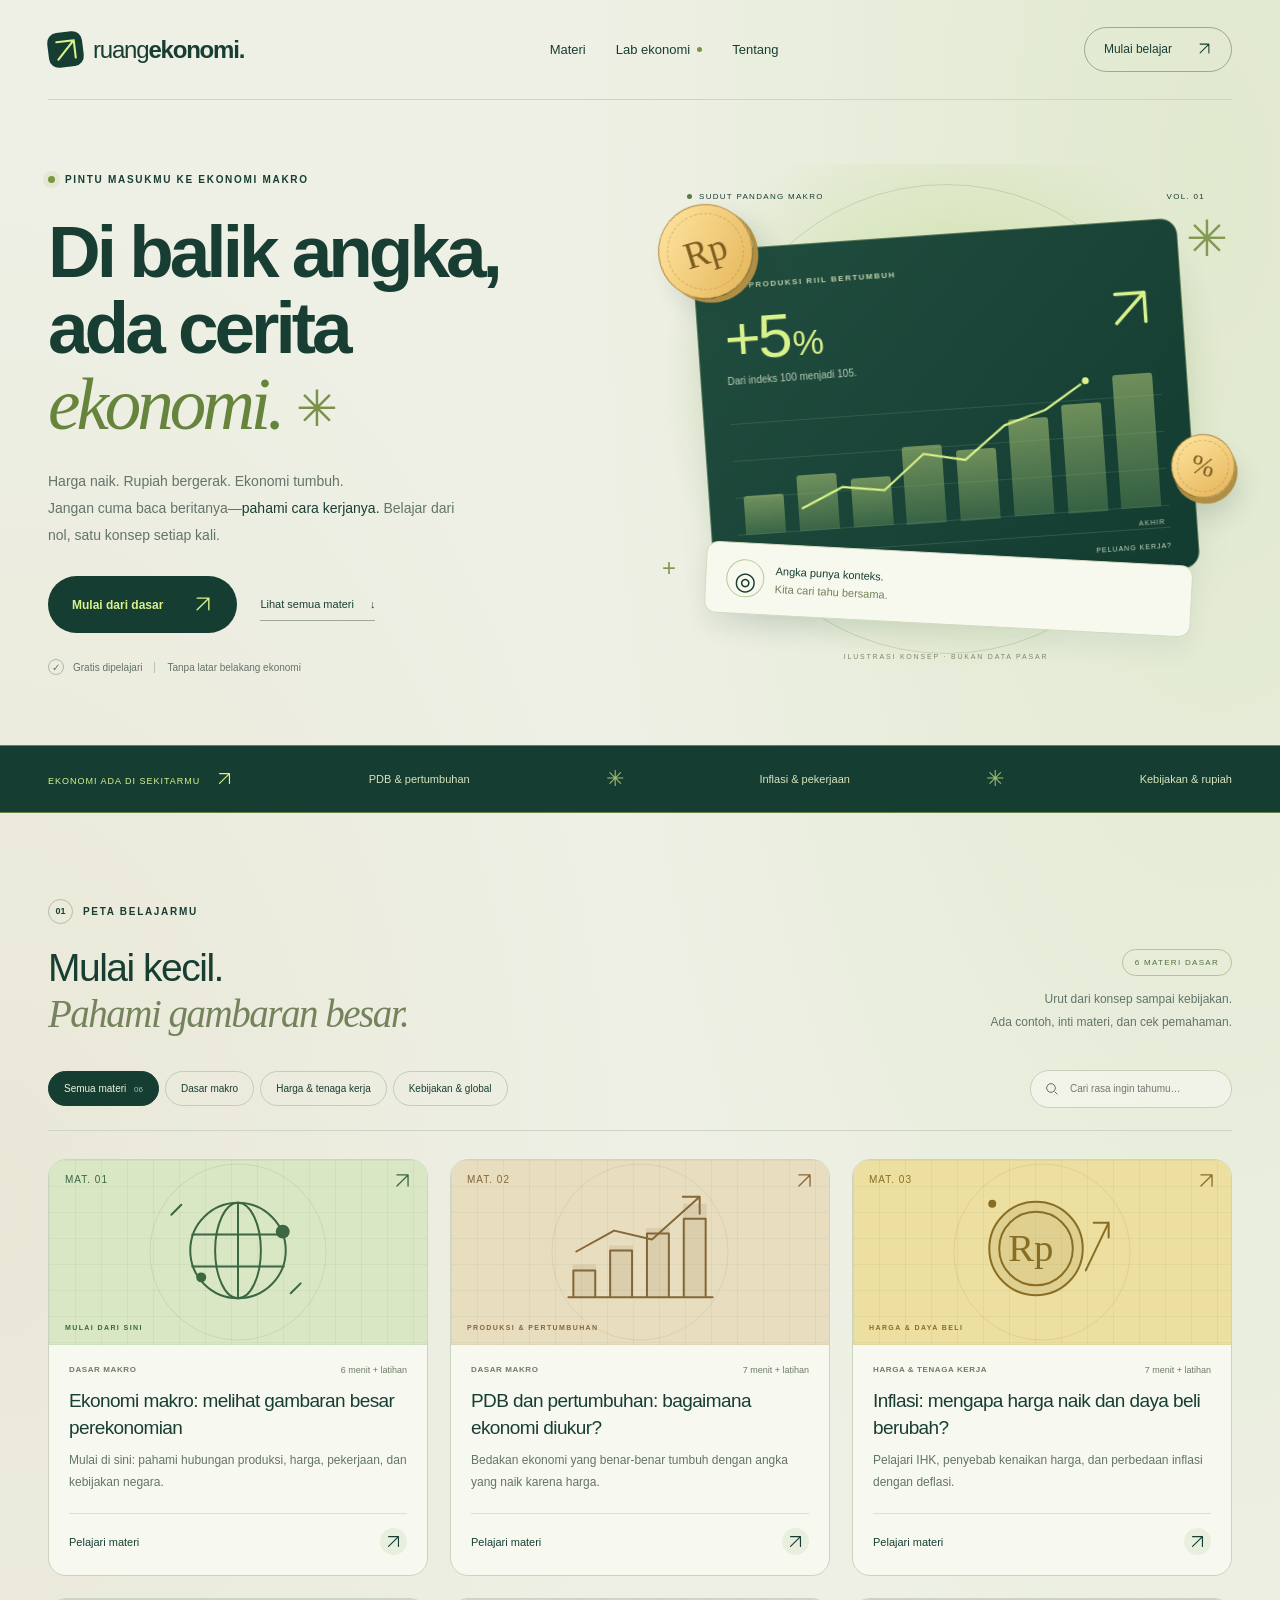
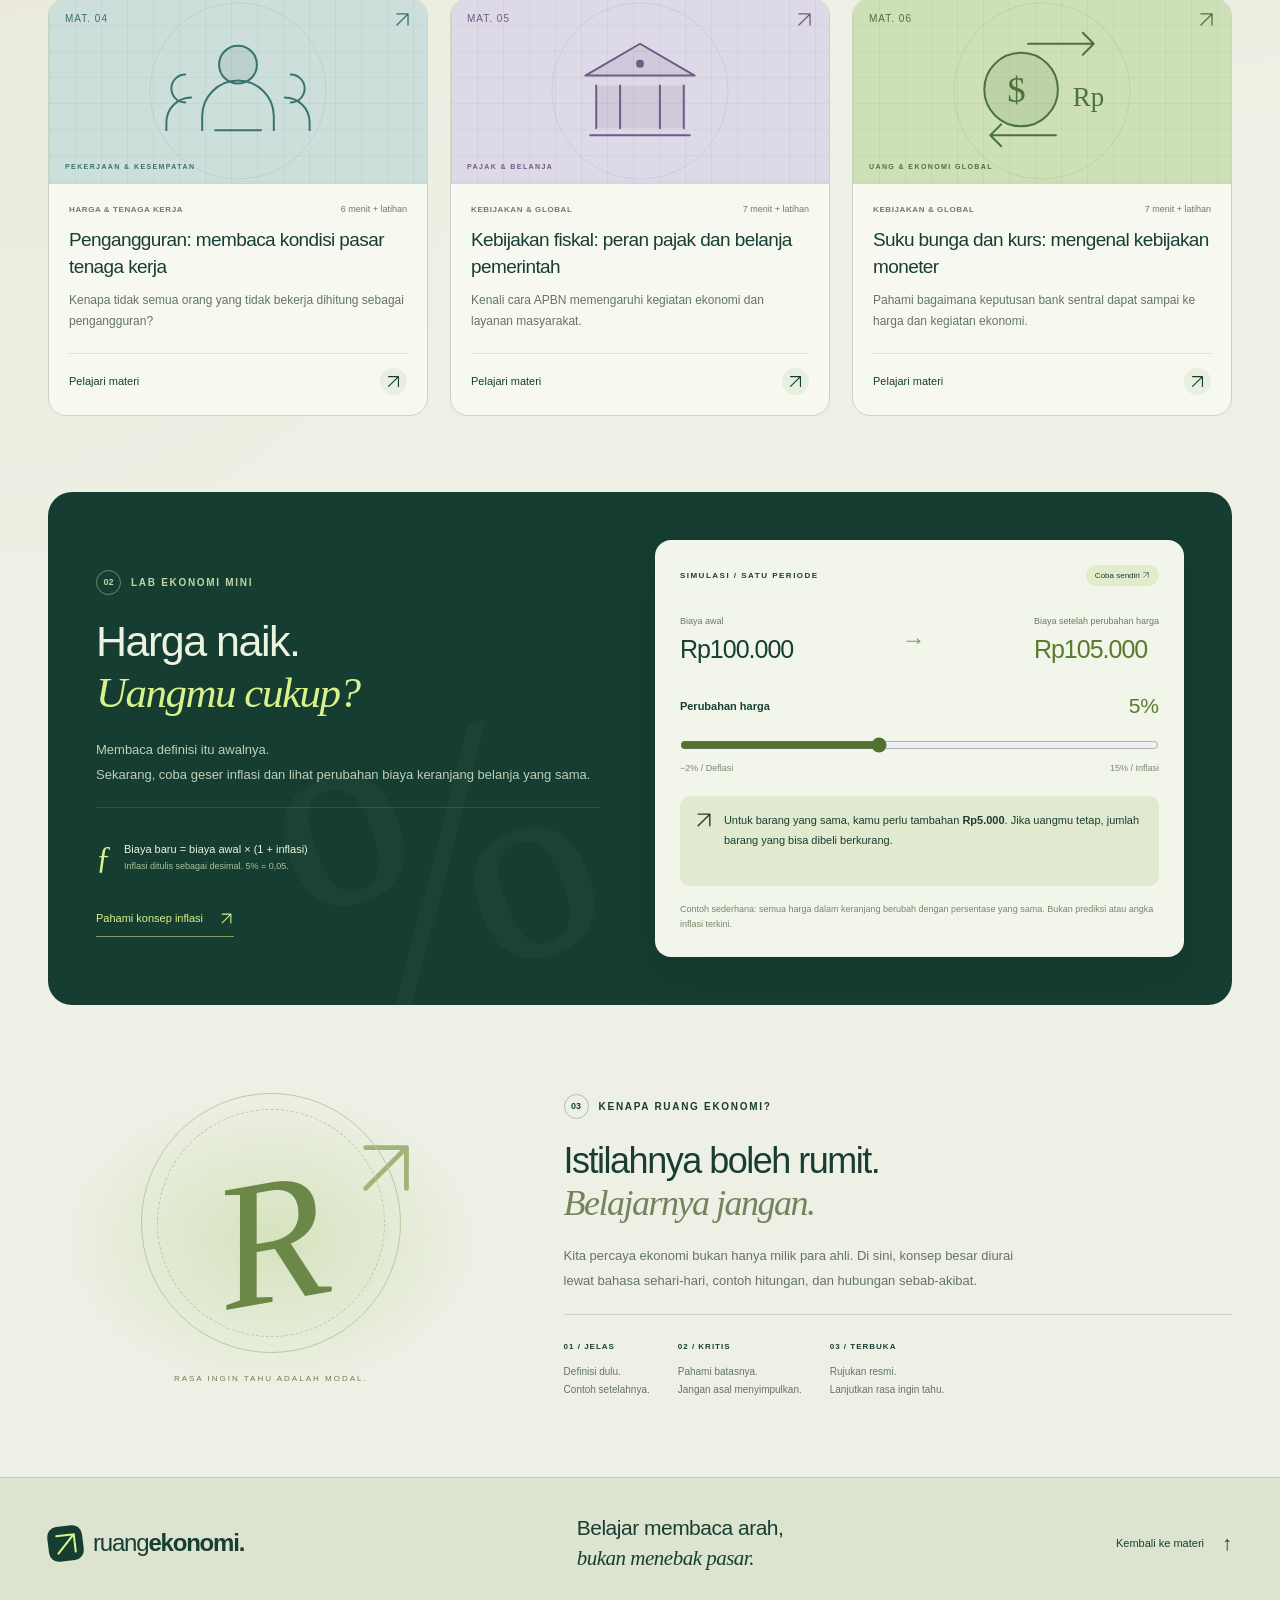
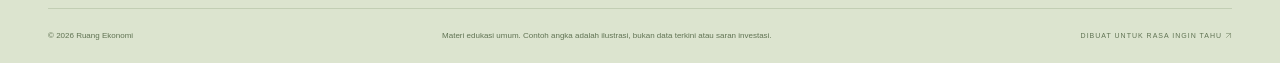
==== commit 97bbed93: "Add economic visual identity, animations, and interactive macro lessons" ====
--- a/index.html
+++ b/index.html
@@ -1,13 +1,58 @@
 <!doctype html>
 <html lang="id">
-<head><meta charset="UTF-8"><meta name="viewport" content="width=device-width, initial-scale=1"><meta name="description" content="Belajar ekonomi makro dari nol: PDB, inflasi, pengangguran, kebijakan fiskal, suku bunga, dan kurs."><title>Ruang Ekonomi — Ekonomi makro untuk pemula</title><link rel="stylesheet" href="style.css"></head>
+<head>
+  <meta charset="UTF-8">
+  <meta name="viewport" content="width=device-width, initial-scale=1">
+  <meta name="theme-color" content="#163d32">
+  <meta name="description" content="Pahami ekonomi makro dari nol. Enam materi tentang PDB, inflasi, pengangguran, fiskal, suku bunga, dan kurs, lengkap dengan contoh dan latihan.">
+  <title>Ruang Ekonomi — Di balik angka, ada cerita.</title>
+  <link rel="icon" href="favicon.svg" type="image/svg+xml">
+  <link rel="stylesheet" href="style.css?v=2">
+</head>
 <body>
-<header><a class="brand" href="./"><span class="logo">↗</span> ruang<span>ekonomi.</span></a><nav aria-label="Navigasi utama"><a href="#artikel">Artikel</a><a href="#tentang">Tentang</a></nav><a class="header-cta" href="#artikel">Mulai belajar <span>↗</span></a></header>
+<a class="skip-link" href="#artikel">Langsung ke materi</a>
+<div class="page-grain" aria-hidden="true"></div>
+<header class="site-header wrap">
+  <a class="brand" href="./" aria-label="Ruang Ekonomi, beranda"><span class="logo" aria-hidden="true"><svg class="arrow-icon" viewBox="0 0 24 24" fill="none" aria-hidden="true"><path d="M5 19 19 5M5 5h14v14"/></svg></span><span>ruang<strong>ekonomi.</strong></span></a>
+  <nav aria-label="Navigasi utama"><a href="#artikel">Materi</a><a href="#laboratorium">Lab ekonomi <span class="nav-dot" aria-hidden="true"></span></a><a href="#tentang">Tentang</a></nav>
+  <a class="header-cta" href="#baca-pengantar-makro">Mulai belajar <span aria-hidden="true"><svg class="arrow-icon" viewBox="0 0 24 24" fill="none" aria-hidden="true"><path d="M5 19 19 5M5 5h14v14"/></svg></span></a>
+</header>
 <main>
-<section class="hero"><div class="hero-copy"><p class="eyebrow"><span></span> EKONOMI MAKRO UNTUK PEMULA</p><h1>Pahami ekonomi.<br>Lihat <em>dunianya.</em></h1><p class="intro">Mengapa harga naik? Apa arti ekonomi tumbuh? Kenali cara kerja perekonomian lewat materi makro yang runtut, sederhana, dan dekat dengan keseharian.</p><a class="button" href="#baca-pengantar-makro">Mulai materi pertama <span>↗</span></a><p class="small-note">Gratis dibaca. Mulai dari hal yang dekat denganmu.</p></div><div class="hero-art" aria-hidden="true"><div class="art-label">SEDIKIT BELAJAR, BANYAK PAHAM.</div><div class="orbit orbit-one"></div><div class="orbit orbit-two"></div><div class="coin">Rp</div><div class="chart"><i></i><i></i><i></i><i></i><i></i></div><div class="art-arrow">↗</div><div class="art-footer"><span>RASA INGIN TAHU</span><span>ADALAH MODAL PERTAMA ✳</span></div></div></section>
-<div class="topic-strip"><span>Lebih paham, lebih siap.</span><span>01 / DASAR MAKRO</span><span>02 / HARGA & TENAGA KERJA</span><span>03 / KEBIJAKAN & GLOBAL</span></div>
-<section id="artikel" class="articles"><div class="section-heading"><div><p class="eyebrow">KELAS PERTAMA / EKONOMI MAKRO</p><h2>Enam langkah memahami ekonomi.</h2></div><p>Ikuti urutan 01–06,<br>atau pilih topik yang ingin kamu pahami.</p></div><div class="filters"><div class="categories" role="group" aria-label="Kategori artikel"><button class="active" data-category="Semua" aria-pressed="true">Semua</button><button data-category="Dasar makro" aria-pressed="false">Dasar makro</button><button data-category="Harga & tenaga kerja" aria-pressed="false">Harga & tenaga kerja</button><button data-category="Kebijakan & global" aria-pressed="false">Kebijakan & global</button></div><label class="search"><span aria-hidden="true">⌕</span><input type="search" id="search" placeholder="Cari topik…" aria-label="Cari artikel"></label></div><p id="results" class="sr-only" aria-live="polite"></p><div id="article-grid" class="article-grid"></div><p id="empty" hidden>Tidak ada artikel yang cocok. Coba kata lain atau kategori Semua.</p></section>
-<section id="tentang" class="about"><span class="asterisk" aria-hidden="true">✳</span><div><p class="eyebrow">KENALAN DULU</p><h2>Ekonomi terasa rumit?<br>Kita pelajari pelan-pelan.</h2><p>Ruang Ekonomi adalah tempat belajar bagi siapa pun yang ingin memahami ekonomi tanpa istilah yang membingungkan. Materi awal kami berfokus pada ekonomi makro: produksi nasional, harga, pekerjaan, kebijakan pemerintah, dan hubungan ekonomi global.</p></div><span class="about-tag">Belajar hari ini.<br>Lebih siap esok hari. ↗</span></section>
-</main><footer><a class="brand" href="./">ruang<span>ekonomi.</span></a><p>Konten untuk edukasi umum, bukan saran investasi pribadi.</p><span>© <span id="year"></span> Ruang Ekonomi</span></footer>
-<dialog id="reader"><div class="reader-top"><span>RUANG EKONOMI / BACA & PAHAMI</span><button id="close-reader" aria-label="Tutup artikel">✕</button></div><div id="reader-content"></div><p class="reader-disclaimer">Materi edukasi umum. Sesuaikan keputusan keuangan dengan kondisi dan kebutuhanmu.</p></dialog>
-<script src="app.js"></script></body></html>
+  <section class="hero wrap">
+    <div class="hero-copy">
+      <p class="eyebrow"><span class="status-dot" aria-hidden="true"></span> PINTU MASUKMU KE EKONOMI MAKRO</p>
+      <h1>Di balik angka,<br>ada cerita<br><em>ekonomi.</em><span class="heading-star" aria-hidden="true">✳</span></h1>
+      <p class="intro">Harga naik. Rupiah bergerak. Ekonomi tumbuh.<br>Jangan cuma baca beritanya—<strong>pahami cara kerjanya.</strong> Belajar dari nol, satu konsep setiap kali.</p>
+      <div class="hero-actions"><a class="button" href="#baca-pengantar-makro">Mulai dari dasar <span aria-hidden="true"><svg class="arrow-icon" viewBox="0 0 24 24" fill="none" aria-hidden="true"><path d="M5 19 19 5M5 5h14v14"/></svg></span></a><a class="text-link" href="#artikel">Lihat semua materi <span aria-hidden="true">↓</span></a></div>
+      <div class="hero-proof"><span class="proof-icon" aria-hidden="true">✓</span><span>Gratis dipelajari</span><span class="proof-divider"></span><span>Tanpa latar belakang ekonomi</span></div>
+    </div>
+    <div class="economy-scene" aria-label="Ilustrasi pertumbuhan produksi: indeks 100 menjadi 105, naik 5 persen. Angka ilustrasi, bukan data terkini." role="img">
+      <div class="scene-orbit orbit-a" aria-hidden="true"></div><div class="scene-orbit orbit-b" aria-hidden="true"></div>
+      <span class="scene-spark spark-a" aria-hidden="true">✳</span><span class="scene-spark spark-b" aria-hidden="true">+</span>
+      <div class="scene-topline"><span><i></i> SUDUT PANDANG MAKRO</span><span>VOL. 01</span></div>
+      <div class="growth-card"><span class="mini-label">JIKA PRODUKSI RIIL BERTUMBUH</span><div class="growth-value">+5<span>%</span><span class="growth-arrow" aria-hidden="true"><svg class="arrow-icon" viewBox="0 0 24 24" fill="none" aria-hidden="true"><path d="M5 19 19 5M5 5h14v14"/></svg></span></div><p>Dari indeks 100 menjadi 105.</p><div class="chart-area" aria-hidden="true"><div class="chart-grid"></div><div class="chart-bars"><i style="--bar:28%;--i:0"></i><i style="--bar:40%;--i:1"></i><i style="--bar:35%;--i:2"></i><i style="--bar:55%;--i:3"></i><i style="--bar:50%;--i:4"></i><i style="--bar:69%;--i:5"></i><i style="--bar:77%;--i:6"></i><i style="--bar:95%;--i:7"></i></div><svg class="growth-line" viewBox="0 0 360 160" fill="none"><path d="M10 134L57 113L104 120L151 82L198 92L245 56L292 42L340 12"/><circle cx="340" cy="12" r="5"/></svg><div class="chart-labels"><span>AWAL</span><span>AKHIR</span></div></div><div class="growth-foot"><span>PRODUKSI ↑</span><span>PELUANG KERJA?</span></div></div>
+      <div class="scene-coin coin-one" aria-hidden="true"><span>Rp</span></div><div class="scene-coin coin-two" aria-hidden="true"><span>%</span></div>
+      <div class="floating-note"><span class="note-icon" aria-hidden="true">◎</span><span>Angka punya konteks.<br><strong>Kita cari tahu bersama.</strong></span></div>
+      <p class="scene-caption">ILUSTRASI KONSEP · BUKAN DATA PASAR</p>
+    </div>
+  </section>
+  <div class="topic-band"><div class="wrap topic-inner"><span class="band-title">EKONOMI ADA DI SEKITARMU <span aria-hidden="true"><svg class="arrow-icon" viewBox="0 0 24 24" fill="none" aria-hidden="true"><path d="M5 19 19 5M5 5h14v14"/></svg></span></span><span>PDB & pertumbuhan</span><span class="band-star" aria-hidden="true">✳</span><span>Inflasi & pekerjaan</span><span class="band-star" aria-hidden="true">✳</span><span>Kebijakan & rupiah</span></div></div>
+  <section id="artikel" class="articles wrap section-space">
+    <div class="section-heading reveal"><div><p class="eyebrow"><span class="section-number">01</span> PETA BELAJARMU</p><h2>Mulai kecil.<br><em>Pahami gambaran besar.</em></h2></div><div class="section-aside"><span class="outlined-badge">6 MATERI DASAR</span><p>Urut dari konsep sampai kebijakan.<br>Ada contoh, inti materi, dan cek pemahaman.</p></div></div>
+    <div class="filters"><div class="categories" role="group" aria-label="Kategori materi"><button class="active" data-category="Semua" aria-pressed="true">Semua materi <span>06</span></button><button data-category="Dasar makro" aria-pressed="false">Dasar makro</button><button data-category="Harga & tenaga kerja" aria-pressed="false">Harga & tenaga kerja</button><button data-category="Kebijakan & global" aria-pressed="false">Kebijakan & global</button></div><label class="search"><svg viewBox="0 0 24 24" fill="none" aria-hidden="true"><circle cx="10.5" cy="10.5" r="6.5"/><path d="m16 16 4 4"/></svg><input type="search" id="search" placeholder="Cari rasa ingin tahumu…" aria-label="Cari materi"></label></div>
+    <p id="results" class="sr-only" aria-live="polite"></p>
+    <div id="article-grid" class="article-grid"></div>
+    <div id="empty" class="empty-state" hidden><span aria-hidden="true">⌕</span><h3>Belum ketemu topiknya.</h3><p>Coba kata lain atau kembalikan filter ke semua materi.</p><button id="reset-search" class="button">Tampilkan semua materi <svg class="arrow-icon" viewBox="0 0 24 24" fill="none" aria-hidden="true"><path d="M5 19 19 5M5 5h14v14"/></svg></button></div>
+  </section>
+  <section id="laboratorium" class="lab-section wrap reveal">
+    <div class="lab-copy"><p class="eyebrow"><span class="section-number">02</span> LAB EKONOMI MINI</p><h2>Harga naik.<br><em>Uangmu cukup?</em></h2><p>Membaca definisi itu awalnya.<br>Sekarang, coba geser inflasi dan lihat perubahan biaya keranjang belanja yang sama.</p><div class="lab-formula"><span aria-hidden="true">ƒ</span><div>Biaya baru = biaya awal × (1 + inflasi)<small>Inflasi ditulis sebagai desimal. 5% = 0,05.</small></div></div><a class="text-link" href="#baca-inflasi">Pahami konsep inflasi <span aria-hidden="true"><svg class="arrow-icon" viewBox="0 0 24 24" fill="none" aria-hidden="true"><path d="M5 19 19 5M5 5h14v14"/></svg></span></a></div>
+    <div class="simulator"><div class="simulator-heading"><span class="mini-label">SIMULASI / SATU PERIODE</span><span class="sim-badge">Coba sendiri <svg class="arrow-icon" viewBox="0 0 24 24" fill="none" aria-hidden="true"><path d="M5 19 19 5M5 5h14v14"/></svg></span></div><div class="basket-values"><div><span>Biaya awal</span><strong>Rp100.000</strong></div><span class="basket-arrow" aria-hidden="true">→</span><div><span>Biaya setelah perubahan harga</span><strong id="basket-cost">Rp105.000</strong></div></div><div class="inflation-control"><label for="inflation">Perubahan harga</label><output for="inflation" id="inflation-value">5%</output></div><input id="inflation" type="range" min="-2" max="15" step="1" value="5" aria-describedby="simulation-note"><div class="range-labels"><span>−2% / Deflasi</span><span>15% / Inflasi</span></div><div class="simulation-result" role="status" aria-live="polite" aria-atomic="true"><span class="result-icon" aria-hidden="true"><svg class="arrow-icon" viewBox="0 0 24 24" fill="none" aria-hidden="true"><path d="M5 19 19 5M5 5h14v14"/></svg></span><p id="simulation-result">Untuk barang yang sama, kamu perlu tambahan <strong>Rp5.000</strong>. Jika uangmu tetap, jumlah barang yang bisa dibeli berkurang.</p></div><p id="simulation-note" class="simulation-note">Contoh sederhana: semua harga dalam keranjang berubah dengan persentase yang sama. Bukan prediksi atau angka inflasi terkini.</p></div>
+  </section>
+  <section id="tentang" class="about wrap section-space reveal"><div class="about-mark" aria-hidden="true"><span>R</span><i><svg class="arrow-icon" viewBox="0 0 24 24" fill="none" aria-hidden="true"><path d="M5 19 19 5M5 5h14v14"/></svg></i><div class="about-ring"></div><span class="about-word">RASA INGIN TAHU ADALAH MODAL.</span></div><div class="about-copy"><p class="eyebrow"><span class="section-number">03</span> KENAPA RUANG EKONOMI?</p><h2>Istilahnya boleh rumit.<br><em>Belajarnya jangan.</em></h2><p>Kita percaya ekonomi bukan hanya milik para ahli. Di sini, konsep besar diurai lewat bahasa sehari-hari, contoh hitungan, dan hubungan sebab-akibat.</p><div class="about-principles"><div><span>01 / JELAS</span><p>Definisi dulu.<br>Contoh setelahnya.</p></div><div><span>02 / KRITIS</span><p>Pahami batasnya.<br>Jangan asal menyimpulkan.</p></div><div><span>03 / TERBUKA</span><p>Rujukan resmi.<br>Lanjutkan rasa ingin tahu.</p></div></div></div></section>
+</main>
+<footer class="site-footer"><div class="wrap"><div class="footer-top"><a class="brand" href="./"><span class="logo" aria-hidden="true"><svg class="arrow-icon" viewBox="0 0 24 24" fill="none" aria-hidden="true"><path d="M5 19 19 5M5 5h14v14"/></svg></span><span>ruang<strong>ekonomi.</strong></span></a><p>Belajar membaca arah,<br><em>bukan menebak pasar.</em></p><a href="#artikel" class="back-link">Kembali ke materi <span aria-hidden="true">↑</span></a></div><div class="footer-bottom"><span>© <span id="year"></span> Ruang Ekonomi</span><p>Materi edukasi umum. Contoh angka adalah ilustrasi, bukan data terkini atau saran investasi.</p><span>DIBUAT UNTUK RASA INGIN TAHU <svg class="arrow-icon" viewBox="0 0 24 24" fill="none" aria-hidden="true"><path d="M5 19 19 5M5 5h14v14"/></svg></span></div></div></footer>
+<dialog id="reader" aria-labelledby="reader-title"><div class="reader-top"><span>RUANG EKONOMI <span class="reader-slash">/</span> <span id="lesson-number">MATERI 01</span></span><button id="close-reader" aria-label="Tutup materi">✕</button><div class="reading-track" aria-hidden="true"><div id="reading-progress"></div></div></div><div class="reader-body"><div id="reader-content"></div><p class="reader-disclaimer">Materi edukasi umum, bukan saran investasi pribadi. Semua contoh angka bersifat ilustrasi.</p></div></dialog>
+<noscript><div class="noscript-note">Aktifkan JavaScript untuk membuka materi, pencarian, dan simulasi interaktif.</div></noscript>
+<script src="app.js?v=2"></script>
+</body>
+</html>
--- a/style.css
+++ b/style.css
@@ -1,4 +1,2378 @@
-
-:root{--paper:#f8f7f2;--ink:#203c32;--muted:#6c756e;--line:#dcded5;--lime:#def28b}*{box-sizing:border-box}html{scroll-behavior:smooth;scroll-padding-top:30px}body{margin:0;background:var(--paper);color:var(--ink);font-family:'DM Sans',Arial,sans-serif}a{color:inherit;text-decoration:none}button,input{font:inherit}button,a,input{ -webkit-tap-highlight-color:transparent}button:focus-visible,a:focus-visible,input:focus-visible{outline:3px solid #75972d;outline-offset:4px}header,main,footer{max-width:1280px;margin:auto}header{display:flex;align-items:center;justify-content:space-between;padding:27px 48px;border-bottom:1px solid var(--line)}.brand{font-size:23px;font-weight:700;letter-spacing:-1px;display:flex;align-items:center}.brand>span:not(.logo){font-weight:400}.logo{display:inline-grid;place-items:center;background:var(--ink);color:var(--lime);width:33px;height:33px;margin-right:10px;border-radius:50%;font-size:27px}nav{display:flex;gap:32px;font-size:14px}.header-cta{font-size:13px;border:1px solid var(--line);border-radius:24px;padding:12px 20px}.header-cta span{margin-left:20px}.hero{padding:64px 48px;display:grid;grid-template-columns:1.15fr 1fr;gap:60px;align-items:center}.eyebrow{font-size:10px;font-weight:700;letter-spacing:2px;display:flex;align-items:center;gap:8px}.eyebrow>span{width:6px;height:6px;background:#749747;border-radius:50%}h1,h2,h3{font-family:Manrope,Arial,sans-serif}h1{font-size:clamp(44px,5.8vw,76px);line-height:1.12;letter-spacing:-4px;margin:25px 0}h1 em{font-family:Georgia,serif;font-weight:400}.intro{max-width:430px;font-size:15px;color:var(--muted);line-height:1.9}.button{display:inline-flex;align-items:center;gap:40px;background:var(--ink);color:white;border-radius:28px;padding:16px 25px;margin-top:17px;font-size:13px}.button span{color:var(--lime);font-size:20px}.small-note{font-size:10px;color:var(--muted);margin-top:18px}.hero-art{height:410px;background:var(--lime);position:relative;border-radius:5px;overflow:hidden}.art-label{position:absolute;top:26px;left:25px;font-size:9px;letter-spacing:1.5px}.orbit{position:absolute;border:1px solid #a9c36b;border-radius:50%;width:380px;height:380px;top:57px;left:44px}.orbit-two{width:275px;height:275px;top:110px;left:98px}.coin{position:absolute;width:110px;height:110px;border-radius:50%;background:#f7f8d5;border:1px solid #a1b773;box-shadow:5px 6px 0 #adc367;left:55px;top:100px;display:grid;place-items:center;font-family:Georgia,serif;font-size:50px;transform:rotate(-14deg)}.chart{position:absolute;bottom:70px;right:55px;display:flex;gap:12px;align-items:flex-end;height:180px;transform:rotate(-7deg)}.chart i{width:35px;background:var(--ink);border-radius:3px 3px 0 0}.chart i:nth-child(1){height:45px;opacity:.35}.chart i:nth-child(2){height:75px;opacity:.5}.chart i:nth-child(3){height:108px;opacity:.65}.chart i:nth-child(4){height:140px;opacity:.8}.chart i:nth-child(5){height:180px}.art-arrow{position:absolute;right:55px;top:45px;font-size:100px;font-weight:400}.art-footer{position:absolute;bottom:24px;left:25px;right:25px;display:flex;justify-content:space-between;font-size:8px;letter-spacing:1px}.topic-strip{padding:22px 48px;display:flex;justify-content:space-between;gap:20px;border-top:1px solid var(--line);border-bottom:1px solid var(--line);font-size:9px;letter-spacing:1px}.topic-strip>span:first-child{font-size:12px;letter-spacing:0}.articles{padding:62px 48px}.section-heading{display:flex;align-items:flex-end;justify-content:space-between;gap:20px}h2{font-size:32px;letter-spacing:-1.2px;line-height:1.3;margin:14px 0}.section-heading>p{font-size:12px;color:var(--muted);line-height:1.8}.filters{display:flex;justify-content:space-between;gap:20px;margin:30px 0}.categories{display:flex;gap:7px;flex-wrap:wrap}.categories button{border:1px solid var(--line);background:transparent;border-radius:22px;padding:10px 16px;font-size:11px;cursor:pointer}.categories button.active{background:var(--ink);color:white;border-color:var(--ink)}.search{display:flex;align-items:center;gap:8px;border-bottom:1px solid var(--line);padding:5px 0}.search span{font-size:24px}.search input{width:135px;background:transparent;border:0;outline-offset:0;font-size:12px;color:var(--ink)}.article-grid{display:grid;grid-template-columns:repeat(3,1fr);gap:32px 24px}.card{min-width:0}.card-art{height:190px;position:relative;overflow:hidden;display:grid;place-items:center;border-radius:4px}.card-art .symbol{font-family:Georgia,serif;font-size:100px;line-height:1;transition:transform .25s}.card:hover .symbol{transform:rotate(-8deg) scale(1.08)}.card-art .art-caption{position:absolute;bottom:16px;left:18px;font-size:8px;letter-spacing:1.5px}.card-art .art-number{position:absolute;top:15px;right:17px;font-size:10px}.sage{background:#e1e8dd}.peach{background:#f0dfce}.yellow{background:#f0edbc}.blue{background:#dce5e9}.lilac{background:#e4deeb}.mint{background:#d6e7df}.card-meta{display:flex;gap:10px;font-size:9px;color:var(--muted);margin-top:19px}.card-meta .category{color:var(--ink);font-weight:700;text-transform:uppercase;letter-spacing:.5px}.card h3{font-size:19px;line-height:1.5;letter-spacing:-.5px;margin:10px 0 8px}.card p{font-size:12px;color:var(--muted);line-height:1.8;margin:0}.read-link{background:none;border:0;border-bottom:1px solid var(--line);padding:16px 0 10px;width:100%;display:flex;justify-content:space-between;text-align:left;font-size:11px;color:var(--ink);cursor:pointer}.read-link span{font-size:17px}.about{background:#e9ecdf;margin:10px 48px 65px;padding:40px;display:flex;gap:35px;align-items:center;border-radius:4px}.asterisk{font-size:85px}.about h2{font-size:27px}.about p:not(.eyebrow){max-width:470px;font-size:12px;line-height:1.9;color:var(--muted)}.about-tag{margin-left:auto;font-size:11px;line-height:2;min-width:130px}footer{border-top:1px solid var(--line);padding:28px 48px;display:flex;align-items:center;justify-content:space-between;gap:20px}footer .brand{font-size:19px}footer p,footer>span{font-size:9px;color:var(--muted)}dialog{border:0;border-radius:10px;background:var(--paper);color:var(--ink);width:min(720px,92vw);max-height:88vh;padding:30px 40px}dialog::backdrop{background:#142a24b8;backdrop-filter:blur(4px)}.reader-top{display:flex;justify-content:space-between;align-items:center;font-size:9px;letter-spacing:1px;border-bottom:1px solid var(--line);padding-bottom:15px}.reader-top button{background:transparent;border:0;font-size:22px;cursor:pointer;color:var(--ink);padding:8px}#reader-content h2{font-size:32px}#reader-content p{line-height:1.9;font-size:15px}#reader-content h3{margin-top:26px}.reader-disclaimer{font-size:11px;line-height:1.7;border-top:1px solid var(--line);padding-top:20px;color:var(--muted)}.sr-only{position:absolute;width:1px;height:1px;padding:0;margin:-1px;overflow:hidden;clip:rect(0,0,0,0);white-space:nowrap;border:0}@media(min-width:1500px){header,main,footer{max-width:1360px}}@media(max-width:900px){header{padding:22px 24px}.hero{padding:45px 24px;gap:25px}h1{letter-spacing:-2px}.hero-art{height:360px}.coin{left:25px}.chart{right:25px;gap:8px}.chart i{width:28px}.art-footer{font-size:6px}.topic-strip{padding:20px 24px;flex-wrap:wrap}.articles{padding:45px 24px}.filters{flex-wrap:wrap}.article-grid{grid-template-columns:repeat(2,1fr)}.about{margin:0 24px 40px;padding:28px;gap:20px}.about-tag{display:none}footer{padding:25px 24px;flex-wrap:wrap}}@media(max-width:600px){header{padding:18px 20px}.brand{font-size:19px}.logo{width:27px;height:27px;font-size:22px;margin-right:6px}nav{gap:16px;font-size:12px}.header-cta{display:none}.hero{grid-template-columns:1fr;padding:34px 20px;gap:25px}h1{font-size:54px;margin:20px 0}.intro{font-size:14px}.hero-art{height:300px}.coin{top:80px;left:50px;width:90px;height:90px;font-size:42px}.chart{bottom:50px;right:45px;height:160px}.chart i:nth-child(5){height:160px}.art-arrow{top:20px;font-size:90px}.orbit{top:35px;left:30px}.art-footer{font-size:7px}.topic-strip{padding:18px 20px;font-size:8px;gap:14px}.topic-strip>span:first-child{width:100%}.articles{padding:35px 20px}.section-heading{display:block}.section-heading>p{display:none}h2{font-size:27px}.filters{margin:22px 0}.categories{gap:6px}.categories button{padding:9px 11px;font-size:10px}.search{width:100%}.search input{width:100%;padding:6px}.article-grid{grid-template-columns:1fr;gap:28px}.card-art{height:210px}.card h3{font-size:21px}.card p{font-size:13px}.about{margin:0 20px 35px;padding:25px;display:block}.asterisk{font-size:50px}.about h2{font-size:25px}footer{padding:24px 20px;display:block}footer p{line-height:1.8}dialog{padding:20px}#reader-content h2{font-size:27px}}@media(prefers-reduced-motion:reduce){html{scroll-behavior:auto}.card-art .symbol{transition:none}}
-
-#reader-content li{margin:12px 0;font-size:14px}#reader-content li a{text-decoration:underline;text-underline-offset:4px}#reader-content .source-note{font-size:12px;color:var(--muted)}
+:root {
+  --bg:#eef0e5;
+  --ink:#183e33;
+  --muted:#63746a;
+  --line:#cdd6c6;
+  --lime:#d9f28b;
+  --gold:#edc374;
+  --forest:#163d32;
+  --radius:18px
+}
+* {
+  box-sizing:border-box
+}
+html {
+  scroll-behavior:smooth;
+  scroll-padding-top:30px
+}
+body {
+  margin:0;
+  color:var(--ink);
+  background:radial-gradient(ellipse at 95% 6%,#d5e3bb88,transparent 37%),radial-gradient(ellipse at 0 37%,#dfd5b950,transparent 35%),var(--bg);
+  font-family:Arial,Helvetica,sans-serif;
+  -webkit-font-smoothing:antialiased
+}
+body:has(dialog[open]) {
+  overflow:hidden
+}
+button,input {
+  font:inherit
+}
+button,a,input {
+  -webkit-tap-highlight-color:transparent
+}
+button,a {
+  touch-action:manipulation
+}
+a {
+  color:inherit;
+  text-decoration:none
+}
+button {
+  cursor:pointer
+}
+button:focus-visible,a:focus-visible,input:focus-visible {
+  outline:3px solid #648532;
+  outline-offset:5px
+}
+::selection {
+  background:var(--lime);
+  color:var(--ink)
+}
+[hidden] {
+  display:none!important
+}
+.wrap {
+  width:min(1200px,calc(100% - 96px));
+  margin-inline:auto
+}
+.page-grain {
+  pointer-events:none;
+  position:absolute;
+  inset:0 0 auto;
+  height:830px;
+  z-index:-1;
+  opacity:.35;
+  background-image:radial-gradient(#617b573d .7px,transparent .7px);
+  background-size:6px 6px
+}
+.skip-link {
+  position:absolute;
+  left:20px;
+  top:-100px;
+  z-index:20;
+  background:var(--forest);
+  color:white;
+  padding:14px
+}
+.skip-link:focus {
+  top:15px
+}
+.site-header {
+  height:100px;
+  display:flex;
+  justify-content:space-between;
+  align-items:center;
+  border-bottom:1px solid var(--line);
+  gap:24px
+}
+.brand {
+  display:flex;
+  align-items:center;
+  gap:10px;
+  font-size:24px;
+  letter-spacing:-1.2px;
+  white-space:nowrap
+}
+.brand>span:last-child {
+  font-weight:400
+}
+.brand strong {
+  font-weight:800
+}
+.logo {
+  display:grid;
+  place-items:center;
+  width:35px;
+  height:35px;
+  border-radius:10px;
+  background:var(--forest);
+  color:var(--lime);
+  font-size:30px;
+  line-height:1;
+  transform:rotate(-7deg)
+}
+.site-header nav {
+  display:flex;
+  gap:30px;
+  font-size:13px
+}
+.site-header nav a {
+  display:flex;
+  gap:7px;
+  align-items:center;
+  transition:color .2s
+}
+.site-header nav a:hover {
+  color:#788c35
+}
+.nav-dot {
+  width:5px;
+  height:5px;
+  background:#79973d;
+  border-radius:50%
+}
+.header-cta {
+  border:1px solid #99aa92;
+  border-radius:30px;
+  font-size:12px;
+  padding:13px 19px;
+  display:flex;
+  gap:25px;
+  align-items:center
+}
+.header-cta:hover {
+  background:var(--lime)
+}
+.hero {
+  padding-block:62px 70px;
+  display:grid;
+  grid-template-columns:1fr 1fr;
+  align-items:center;
+  gap:40px
+}
+.eyebrow {
+  display:flex;
+  gap:10px;
+  align-items:center;
+  font-size:10px;
+  line-height:1.5;
+  font-weight:700;
+  letter-spacing:1.7px
+}
+.status-dot {
+  width:7px;
+  height:7px;
+  border-radius:50%;
+  background:#79973d;
+  box-shadow:0 0 0 5px #79973d18
+}
+.hero h1 {
+  font-size:clamp(52px,5.7vw,80px);
+  line-height:1.04;
+  font-weight:600;
+  letter-spacing:-4px;
+  margin:27px 0 25px;
+  position:relative
+}
+h1 em,h2 em,.footer-top em {
+  font-family:Georgia,'Times New Roman',serif;
+  font-weight:400
+}
+.hero h1 em {
+  color:#66843c
+}
+.heading-star {
+  display:inline-block;
+  font-weight:400;
+  vertical-align:middle;
+  margin-left:15px;
+  font-size:50px;
+  color:#7b9149;
+  animation:turn-in 1.4s ease both
+}
+.intro {
+  color:var(--muted);
+  font-size:14px;
+  line-height:1.95;
+  max-width:415px
+}
+.intro strong {
+  font-weight:500;
+  color:var(--ink)
+}
+.hero-actions {
+  display:flex;
+  align-items:center;
+  gap:23px;
+  margin-top:27px
+}
+.button {
+  display:inline-flex;
+  align-items:center;
+  justify-content:center;
+  gap:30px;
+  background:var(--forest);
+  color:var(--lime);
+  border:0;
+  border-radius:30px;
+  padding:17px 24px;
+  font-size:12px;
+  font-weight:600;
+  transition:transform .2s,box-shadow .2s
+}
+.button:hover {
+  transform:translateY(-3px);
+  box-shadow:0 7px 18px #163d3225
+}
+.button>span {
+  font-size:20px;
+  font-weight:400
+}
+.text-link {
+  display:inline-flex;
+  align-items:center;
+  gap:16px;
+  font-size:11px;
+  border-bottom:1px solid #9da992;
+  padding-block:10px
+}
+.text-link:hover {
+  border-color:var(--ink)
+}
+.hero-proof {
+  display:flex;
+  gap:9px;
+  align-items:center;
+  font-size:10px;
+  color:var(--muted);
+  margin-top:26px
+}
+.proof-icon {
+  display:grid;
+  place-items:center;
+  border:1px solid #acbc9f;
+  border-radius:50%;
+  width:16px;
+  height:16px;
+  font-size:10px
+}
+.proof-divider {
+  height:11px;
+  width:1px;
+  background:#bbc6b1;
+  margin-inline:3px
+}
+.economy-scene {
+  position:relative;
+  height:510px;
+  isolation:isolate;
+  border-radius:160px 160px 24px 24px;
+  background:radial-gradient(ellipse at 50% 45%,#c7dd9c,transparent 70%);
+  padding:70px 35px 35px;
+  min-width:0
+}
+.scene-orbit {
+  position:absolute;
+  border:1px solid #9eb4816b;
+  border-radius:50%;
+  z-index:-1;
+  pointer-events:none
+}
+.orbit-a {
+  width:470px;
+  height:470px;
+  left:50%;
+  top:20px;
+  transform:translateX(-50%)
+}
+.orbit-b {
+  width:365px;
+  height:365px;
+  left:50%;
+  top:72px;
+  transform:translateX(-50%)
+}
+.scene-topline {
+  position:absolute;
+  top:28px;
+  left:27px;
+  right:27px;
+  display:flex;
+  justify-content:space-between;
+  font-size:8px;
+  letter-spacing:1.3px
+}
+.scene-topline>span:first-child {
+  display:flex;
+  align-items:center;
+  gap:7px
+}
+.scene-topline i {
+  width:5px;
+  height:5px;
+  background:#577943;
+  border-radius:50%
+}
+.growth-card {
+  position:relative;
+  margin:0 8px;
+  background:linear-gradient(135deg,#214d3f,#123c30);
+  color:#edf3d7;
+  border:1px solid #5e7d59;
+  box-shadow:0 28px 44px -25px #173e335c;
+  border-radius:17px;
+  min-height:350px;
+  padding:25px 26px 20px;
+  transform:rotate(-4deg);
+  animation:card-arrive .85s ease both
+}
+.mini-label {
+  font-size:8px;
+  font-weight:600;
+  letter-spacing:1.5px
+}
+.growth-card .mini-label {
+  color:#c2d3ab
+}
+.growth-value {
+  font-size:62px;
+  letter-spacing:-3px;
+  line-height:1.05;
+  margin-top:13px;
+  color:var(--lime)
+}
+.growth-value>span:first-child {
+  font-size:35px;
+  margin-left:3px
+}
+.growth-arrow {
+  float:right;
+  font-size:50px;
+  line-height:1.3;
+  font-weight:400
+}
+.growth-card>p {
+  font-size:10px;
+  color:#bccdb7;
+  margin:5px 0 0
+}
+.chart-area {
+  height:162px;
+  position:relative;
+  margin-top:8px
+}
+.chart-grid {
+  position:absolute;
+  inset:0 0 21px;
+  background:repeating-linear-gradient(to top,#bbd5b924 0 1px,transparent 1px 37px)
+}
+.chart-bars {
+  display:flex;
+  gap:14px;
+  align-items:flex-end;
+  position:absolute;
+  inset:0 8px 21px
+}
+.chart-bars i {
+  height:var(--bar);
+  flex:1;
+  background:linear-gradient(to top,#6c985e60,#a3bd72a1);
+  border-radius:3px 3px 0 0;
+  transform-origin:bottom;
+  animation:grow-in .9s ease both;
+  animation-delay:calc(.15s + var(--i)*.07s)
+}
+.growth-line {
+  position:absolute;
+  width:100%;
+  height:141px;
+  inset:0 0 auto;
+  overflow:visible
+}
+.growth-line path {
+  stroke:var(--lime);
+  stroke-width:2.5;
+  stroke-linecap:round;
+  stroke-linejoin:round;
+  stroke-dasharray:500;
+  stroke-dashoffset:500;
+  animation:draw-line 1.8s .25s ease forwards
+}
+.growth-line circle {
+  fill:var(--lime);
+  stroke:var(--forest);
+  stroke-width:2
+}
+.chart-labels {
+  position:absolute;
+  bottom:2px;
+  left:5px;
+  right:5px;
+  display:flex;
+  justify-content:space-between;
+  font-size:7px;
+  letter-spacing:1px;
+  color:#bdcdb3
+}
+.growth-foot {
+  border-top:1px solid #b3c6a92e;
+  display:flex;
+  justify-content:space-between;
+  padding-top:14px;
+  font-size:7px;
+  letter-spacing:1px;
+  color:#ccd8bd
+}
+.scene-coin {
+  position:absolute;
+  display:grid;
+  place-items:center;
+  border-radius:50%;
+  background:linear-gradient(135deg,#ffe7a2,#e4b357);
+  border:1px solid #ab8238;
+  box-shadow:4px 5px 0 #b08e44,10px 18px 25px #173e3325;
+  color:#7c5d20
+}
+.scene-coin>span {
+  border:1px dashed #a5834480;
+  width:83%;
+  height:83%;
+  display:grid;
+  place-items:center;
+  border-radius:50%;
+  font-family:Georgia,serif
+}
+.coin-one {
+  width:95px;
+  height:95px;
+  left:-2px;
+  top:40px;
+  font-size:37px;
+  transform:rotate(-17deg);
+  animation:coin-float 4s ease-in-out 0s 1
+}
+.coin-two {
+  width:64px;
+  height:64px;
+  right:-3px;
+  top:270px;
+  font-size:28px;
+  transform:rotate(15deg);
+  animation:coin-float 4s ease-in-out 0s 1
+}
+.floating-note {
+  display:flex;
+  gap:11px;
+  align-items:center;
+  position:absolute;
+  bottom:49px;
+  left:45px;
+  right:40px;
+  background:#f7f8ee;
+  border:1px solid #d2dac1;
+  box-shadow:0 14px 24px #173e3310;
+  border-radius:12px;
+  padding:16px 20px;
+  transform:rotate(3deg);
+  font-size:11px;
+  line-height:1.65
+}
+.floating-note strong {
+  font-weight:500;
+  color:#718157
+}
+.note-icon {
+  display:grid;
+  place-items:center;
+  width:38px;
+  height:38px;
+  border:1px solid #b8c99a;
+  border-radius:50%;
+  font-size:25px
+}
+.scene-caption {
+  position:absolute;
+  bottom:7px;
+  left:0;
+  width:100%;
+  text-align:center;
+  font-size:7px;
+  letter-spacing:1.8px;
+  color:#788968
+}
+.scene-spark {
+  position:absolute;
+  font-weight:300;
+  color:#849953
+}
+.spark-a {
+  font-size:50px;
+  right:4px;
+  top:46px
+}
+.spark-b {
+  font-size:24px;
+  left:2px;
+  bottom:92px
+}
+.topic-band {
+  background:var(--forest);
+  color:#d8e5be;
+  border-top:1px solid #658348;
+  border-bottom:1px solid #658348;
+  overflow:hidden
+}
+.topic-inner {
+  display:flex;
+  justify-content:space-between;
+  align-items:center;
+  gap:20px;
+  min-height:66px;
+  font-size:11px;
+  white-space:nowrap
+}
+.band-title {
+  font-size:9px;
+  letter-spacing:1px;
+  color:var(--lime)
+}
+.band-title>span {
+  margin-left:12px;
+  font-size:17px
+}
+.band-star {
+  color:#9cb971;
+  font-size:22px
+}
+.section-space {
+  padding-block:76px
+}
+.section-heading {
+  display:flex;
+  justify-content:space-between;
+  align-items:flex-end;
+  gap:25px
+}
+.section-number {
+  display:inline-grid;
+  place-items:center;
+  width:25px;
+  height:25px;
+  border:1px solid #b2bfa5;
+  border-radius:50%;
+  font-size:9px;
+  letter-spacing:0
+}
+.section-heading h2,h2 {
+  font-size:39px;
+  line-height:1.17;
+  letter-spacing:-1.5px;
+  font-weight:500;
+  margin:21px 0 0
+}
+.section-heading h2 em {
+  color:#74835b
+}
+.section-aside {
+  text-align:right
+}
+.outlined-badge {
+  display:inline-block;
+  border:1px solid #b3c49b;
+  color:#536f3a;
+  padding:8px 12px;
+  border-radius:20px;
+  font-size:8px;
+  letter-spacing:1.3px
+}
+.section-aside>p {
+  font-size:12px;
+  line-height:1.9;
+  color:var(--muted);
+  margin-bottom:3px
+}
+.filters {
+  display:flex;
+  align-items:center;
+  justify-content:space-between;
+  gap:20px;
+  margin:33px 0 28px;
+  padding-bottom:22px;
+  border-bottom:1px solid var(--line)
+}
+.categories {
+  display:flex;
+  gap:6px;
+  flex-wrap:wrap
+}
+.categories button {
+  background:transparent;
+  border:1px solid #c3cdb9;
+  border-radius:25px;
+  padding:11px 15px;
+  font-size:10px;
+  color:var(--ink);
+  transition:background .2s
+}
+.categories button.active {
+  background:var(--forest);
+  border-color:var(--forest);
+  color:#edf5dd
+}
+.categories button:hover:not(.active) {
+  background:#dee6d0
+}
+.categories button span {
+  font-size:8px;
+  margin-left:5px;
+  opacity:.7
+}
+.search {
+  display:flex;
+  align-items:center;
+  gap:8px;
+  border:1px solid #c7d1bc;
+  background:#f6f7efb3;
+  border-radius:30px;
+  padding:10px 13px;
+  flex-shrink:0
+}
+.search svg {
+  width:16px;
+  height:16px;
+  stroke:#5b715b;
+  stroke-width:1.5
+}
+.search input {
+  width:150px;
+  font-size:10px;
+  border:0;
+  background:none;
+  color:var(--ink);
+  min-width:0
+}
+.search:focus-within {
+  border-color:#658c3a
+}
+.article-grid {
+  display:grid;
+  grid-template-columns:repeat(3,minmax(0,1fr));
+  gap:22px
+}
+.card {
+  min-width:0;
+  background:#f7f8f0;
+  border:1px solid #cad4c0;
+  border-radius:var(--radius);
+  overflow:hidden;
+  display:flex;
+  flex-direction:column;
+  transition:transform .25s,box-shadow .25s,border-color .25s
+}
+.card:hover {
+  transform:translateY(-6px);
+  border-color:#92a87a;
+  box-shadow:0 14px 30px #163d3210
+}
+.card-art {
+  height:185px;
+  position:relative;
+  overflow:hidden;
+  background-color:var(--art-bg);
+  color:var(--art-ink);
+  background-image:linear-gradient(#476c5c10 1px,transparent 1px),linear-gradient(90deg,#476c5c10 1px,transparent 1px);
+  background-size:26px 26px;
+  border-bottom:1px solid #a5ba9229
+}
+.card-art:before {
+  content:'';
+  position:absolute;
+  width:175px;
+  height:175px;
+  left:50%;
+  top:50%;
+  transform:translate(-50%,-50%);
+  border:1px solid currentColor;
+  opacity:.12;
+  border-radius:50%
+}
+.card-art svg {
+  width:100%;
+  height:100%;
+  transition:transform .4s
+}
+.card:hover .card-art svg {
+  transform:scale(1.04)
+}
+.card-art svg .stroke {
+  stroke:currentColor;
+  fill:none;
+  stroke-width:2;
+  stroke-linejoin:round;
+  stroke-linecap:round
+}
+.card-art svg .soft {
+  fill:currentColor;
+  opacity:.13
+}
+.card-art svg .solid {
+  fill:currentColor
+}
+.card-art svg text {
+  font-family:Georgia,serif;
+  fill:currentColor
+}
+.sage {
+  --art-bg:#d9e7c5;
+  --art-ink:#3b6743
+}
+.peach {
+  --art-bg:#e8debf;
+  --art-ink:#856638
+}
+.yellow {
+  --art-bg:#eddf9f;
+  --art-ink:#886e25
+}
+.blue {
+  --art-bg:#cddfdb;
+  --art-ink:#38736d
+}
+.lilac {
+  --art-bg:#ddd9e7;
+  --art-ink:#6b5d86
+}
+.mint {
+  --art-bg:#cee0b8;
+  --art-ink:#4d733b
+}
+.art-number {
+  position:absolute;
+  top:14px;
+  left:16px;
+  font-size:10px;
+  letter-spacing:1px
+}
+.art-symbol {
+  position:absolute;
+  right:15px;
+  top:11px;
+  font-size:19px
+}
+.art-caption {
+  position:absolute;
+  bottom:13px;
+  left:16px;
+  font-size:7px;
+  font-weight:600;
+  letter-spacing:1.4px
+}
+.card-body {
+  display:flex;
+  flex:1;
+  flex-direction:column;
+  padding:20px
+}
+.card-meta {
+  display:flex;
+  gap:8px;
+  justify-content:space-between;
+  color:#6d7d65;
+  align-items:center;
+  font-size:9px
+}
+.card-meta .category {
+  font-weight:600;
+  font-size:8px;
+  text-transform:uppercase;
+  letter-spacing:.6px
+}
+.card h3 {
+  font-size:19px;
+  line-height:1.43;
+  letter-spacing:-.6px;
+  margin:12px 0 9px;
+  font-weight:500
+}
+.card-body>p {
+  font-size:12px;
+  color:var(--muted);
+  line-height:1.8;
+  margin:0 0 20px
+}
+.read-link {
+  display:flex;
+  align-items:center;
+  justify-content:space-between;
+  gap:10px;
+  width:100%;
+  margin-top:auto;
+  border:0;
+  border-top:1px solid #dbe2d3;
+  background:none;
+  padding:14px 0 0;
+  font-size:11px;
+  color:var(--ink);
+  text-align:left
+}
+.read-link .link-arrow {
+  display:grid;
+  place-items:center;
+  background:#e9efdf;
+  border-radius:50%;
+  height:27px;
+  width:27px;
+  font-size:17px;
+  transition:background .2s,transform .2s
+}
+.read-link:hover .link-arrow {
+  background:var(--lime);
+  transform:rotate(45deg)
+}
+.empty-state {
+  text-align:center;
+  border:1px dashed #a6b796;
+  border-radius:18px;
+  padding:35px;
+  background:#e6ebda
+}
+.empty-state>span {
+  font-size:40px
+}
+.empty-state h3 {
+  font-weight:500
+}
+.empty-state p {
+  font-size:13px;
+  color:var(--muted)
+}
+.lab-section {
+  display:grid;
+  grid-template-columns:1fr 1.05fr;
+  gap:55px;
+  align-items:center;
+  background:var(--forest);
+  color:#ecf3df;
+  border-radius:24px;
+  padding:48px;
+  position:relative;
+  overflow:hidden;
+  isolation:isolate
+}
+.lab-section:before {
+  content:'%';
+  position:absolute;
+  bottom:-65px;
+  left:240px;
+  font-size:360px;
+  color:#94b6740a;
+  font-family:Georgia,serif;
+  z-index:-1;
+  transform:rotate(-20deg)
+}
+.lab-section .eyebrow {
+  color:#c0d4a7
+}
+.lab-section .section-number {
+  border-color:#6f895b
+}
+.lab-copy h2 {
+  font-size:43px
+}
+.lab-copy h2 em {
+  color:var(--lime)
+}
+.lab-copy>p:not(.eyebrow) {
+  color:#bdcfb7;
+  font-size:13px;
+  line-height:1.9;
+  margin-block:20px
+}
+.lab-formula {
+  display:flex;
+  gap:12px;
+  align-items:center;
+  border-top:1px solid #78986444;
+  padding-top:22px;
+  font-size:11px;
+  line-height:1.7
+}
+.lab-formula>span {
+  font-size:32px;
+  color:var(--lime);
+  font-family:Georgia,serif
+}
+.lab-formula small {
+  display:block;
+  color:#a8c096;
+  font-size:9px
+}
+.lab-copy .text-link {
+  margin-top:16px;
+  color:var(--lime);
+  border-color:#819a5a
+}
+.simulator {
+  background:#f2f5e9;
+  color:var(--ink);
+  border-radius:16px;
+  padding:25px;
+  box-shadow:0 20px 40px #09231d24
+}
+.simulator-heading {
+  display:flex;
+  align-items:center;
+  justify-content:space-between;
+  gap:8px
+}
+.sim-badge {
+  background:#e2ebcb;
+  border-radius:12px;
+  padding:6px 9px;
+  font-size:8px
+}
+.basket-values {
+  display:flex;
+  align-items:center;
+  justify-content:space-between;
+  gap:10px;
+  margin-block:30px
+}
+.basket-values>div>span {
+  display:block;
+  font-size:9px;
+  color:#6c7c60;
+  margin-bottom:9px
+}
+.basket-values strong {
+  font-size:25px;
+  font-weight:500;
+  letter-spacing:-1px
+}
+.basket-values>div:last-child strong {
+  color:#597b2f
+}
+.basket-arrow {
+  font-size:24px;
+  color:#819463
+}
+.inflation-control {
+  display:flex;
+  justify-content:space-between;
+  align-items:center;
+  font-size:11px;
+  font-weight:600
+}
+.inflation-control output {
+  font-size:21px;
+  color:#597b2f;
+  font-weight:400
+}
+#inflation {
+  width:100%;
+  accent-color:#527131;
+  margin:17px 0 8px;
+  cursor:pointer;
+  height:20px
+}
+.range-labels {
+  display:flex;
+  justify-content:space-between;
+  font-size:9px;
+  color:#7b886e
+}
+.simulation-result {
+  background:#e1eace;
+  padding:14px;
+  display:flex;
+  gap:10px;
+  align-items:flex-start;
+  border-radius:10px;
+  margin-top:23px;
+  min-height:90px
+}
+.result-icon {
+  font-size:20px
+}
+.simulation-result p {
+  font-size:11px;
+  line-height:1.85;
+  margin:0
+}
+.simulation-note {
+  font-size:9px;
+  line-height:1.7;
+  color:#77866c;
+  margin:16px 0 0
+}
+.about {
+  display:grid;
+  grid-template-columns:.8fr 1.2fr;
+  gap:70px;
+  align-items:center
+}
+.about-mark {
+  height:320px;
+  position:relative;
+  display:grid;
+  place-items:center;
+  overflow:hidden;
+  background:radial-gradient(ellipse at center,#d5e2bd,transparent 65%)
+}
+.about-mark>span:first-child {
+  font-family:Georgia,serif;
+  font-size:180px;
+  font-style:italic;
+  line-height:1;
+  color:#6b8849;
+  transform:rotate(-10deg)
+}
+.about-mark>i {
+  position:absolute;
+  top:49px;
+  right:73px;
+  font-size:70px;
+  font-style:normal;
+  color:#a1b47a
+}
+.about-ring {
+  width:260px;
+  height:260px;
+  border:1px solid #b8c7a2;
+  border-radius:50%;
+  position:absolute;
+  top:12px;
+  left:50%;
+  transform:translateX(-50%)
+}
+.about-ring:after {
+  content:'';
+  position:absolute;
+  inset:15px;
+  border:1px dashed #b8c7a2;
+  border-radius:50%
+}
+.about-word {
+  position:absolute;
+  bottom:18px;
+  font-size:8px;
+  letter-spacing:2px;
+  color:#6b8052
+}
+.about-copy h2 {
+  font-size:36px
+}
+.about-copy h2 em {
+  color:#74835b
+}
+.about-copy>p:not(.eyebrow) {
+  font-size:13px;
+  line-height:1.9;
+  color:var(--muted);
+  max-width:480px;
+  margin:20px 0
+}
+.about-principles {
+  display:flex;
+  gap:28px;
+  border-top:1px solid var(--line);
+  padding-top:20px
+}
+.about-principles span {
+  font-size:8px;
+  font-weight:600;
+  letter-spacing:1px
+}
+.about-principles p {
+  font-size:10px;
+  line-height:1.8;
+  color:var(--muted);
+  margin-bottom:0
+}
+.site-footer {
+  background:#dce4cf;
+  border-top:1px solid #c3cfb2
+}
+.footer-top {
+  display:flex;
+  align-items:center;
+  justify-content:space-between;
+  gap:25px;
+  padding-block:35px
+}
+.footer-top>p {
+  font-size:21px;
+  line-height:1.4;
+  letter-spacing:-.5px;
+  margin:0
+}
+.back-link {
+  font-size:11px;
+  display:flex;
+  gap:18px;
+  align-items:center
+}
+.back-link span {
+  font-size:20px
+}
+.footer-bottom {
+  display:flex;
+  justify-content:space-between;
+  gap:20px;
+  align-items:center;
+  border-top:1px solid #c2ceb4;
+  padding-block:20px;
+  font-size:8px;
+  color:#607353
+}
+.footer-bottom p {
+  max-width:410px;
+  margin:0;
+  line-height:1.7
+}
+.footer-bottom>span:last-child {
+  font-size:7px;
+  letter-spacing:1px
+}
+.reveal.is-pending {
+  opacity:0;
+  transform:translateY(16px)
+}
+.reveal {
+  transition:opacity .6s,transform .6s
+}
+.card.is-pending {
+  transition:opacity .6s,transform .6s
+}
+.sr-only {
+  position:absolute;
+  width:1px;
+  height:1px;
+  padding:0;
+  margin:-1px;
+  overflow:hidden;
+  clip:rect(0,0,0,0);
+  white-space:nowrap;
+  border:0
+}
+.noscript-note {
+  background:var(--lime);
+  padding:20px;
+  text-align:center
+}
+/* The reading room */
+dialog {
+  width:min(800px,94vw);
+  max-height:90dvh;
+  max-height:90vh;
+  padding:0;
+  border:1px solid #a7ba90;
+  border-radius:20px;
+  background:#f3f5e9;
+  color:var(--ink);
+  box-shadow:0 30px 120px #061b16aa
+}
+dialog::backdrop {
+  background:#0b271fd6;
+  backdrop-filter:blur(8px)
+}
+dialog[open] {
+  animation:reader-in .25s ease
+}
+.reader-top {
+  position:sticky;
+  top:0;
+  background:#e7eddbf5;
+  z-index:2;
+  padding:14px 30px;
+  display:flex;
+  align-items:center;
+  justify-content:space-between;
+  gap:15px;
+  font-size:9px;
+  letter-spacing:1px;
+  border-bottom:1px solid #c9d4ba
+}
+.reader-slash {
+  padding-inline:8px;
+  color:#8a9b77
+}
+.reader-top button {
+  background:#d7e1c6;
+  color:var(--ink);
+  border:0;
+  border-radius:50%;
+  height:34px;
+  width:34px;
+  font-size:17px;
+  flex-shrink:0
+}
+.reader-top button:hover {
+  background:#c7d6b2
+}
+.reading-track {
+  position:absolute;
+  bottom:0;
+  left:0;
+  right:0;
+  height:3px;
+  background:#dae3cd
+}
+#reading-progress {
+  height:100%;
+  background:#749645;
+  width:0;
+  transition:width .1s linear
+}
+.reader-body {
+  padding:30px 42px
+}
+.lesson-heading .eyebrow {
+  font-size:9px;
+  color:#7a8f5b
+}
+.lesson-heading h2 {
+  font-size:35px;
+  font-weight:500;
+  line-height:1.25;
+  letter-spacing:-1px;
+  margin:15px 0
+}
+.lesson-deck {
+  font-size:15px;
+  color:var(--muted);
+  line-height:1.8
+}
+.lesson-goal {
+  padding:18px 20px;
+  border-left:3px solid #8aa55e;
+  background:#e4ecd5;
+  margin:25px 0;
+  border-radius:0 10px 10px 0
+}
+.lesson-goal>span,.lesson-summary>span,.example-box>span {
+  font-size:9px;
+  font-weight:700;
+  letter-spacing:1px
+}
+.lesson-goal p {
+  font-size:13px;
+  line-height:1.9;
+  margin:8px 0 0
+}
+.lesson-section {
+  margin-top:30px
+}
+.lesson-section h3 {
+  font-size:19px;
+  font-weight:500;
+  line-height:1.5;
+  margin:0 0 10px;
+  letter-spacing:-.3px
+}
+.lesson-section p {
+  font-size:14px;
+  line-height:1.95;
+  color:#4e6453;
+  margin:0
+}
+.lesson-section h3 span {
+  font-size:10px;
+  font-weight:600;
+  color:#7f975b;
+  margin-right:10px;
+  display:inline-block
+}
+.cause-chain {
+  display:flex;
+  align-items:stretch;
+  gap:8px;
+  margin:26px 0
+}
+.cause-chain>span {
+  display:grid;
+  place-items:center;
+  color:#8ba565;
+  font-size:18px
+}
+.cause-step {
+  display:flex;
+  flex:1;
+  flex-direction:column;
+  justify-content:center;
+  gap:8px;
+  min-width:0;
+  border:1px solid #c8d4b6;
+  background:#eaf0df;
+  border-radius:10px;
+  padding:14px
+}
+.cause-step small {
+  color:#759251;
+  font-size:9px
+}
+.cause-step strong {
+  font-weight:500;
+  font-size:12px;
+  line-height:1.6
+}
+.chain-note {
+  font-size:11px;
+  line-height:1.8;
+  color:#6f805f;
+  margin-top:-10px
+}
+.example-box {
+  padding:24px;
+  background:var(--forest);
+  color:#e2edcf;
+  border-radius:14px;
+  margin-top:28px
+}
+.example-box>span {
+  color:#b7cc96
+}
+.example-box h3 {
+  font-family:Georgia,serif;
+  font-size:24px;
+  font-weight:400;
+  line-height:1.45;
+  color:var(--lime);
+  margin:12px 0
+}
+.example-box p {
+  font-size:13px;
+  line-height:1.9;
+  margin:0;
+  color:#c4d5b8
+}
+.lesson-summary {
+  padding:23px;
+  background:#e6eddb;
+  border:1px solid #cedabe;
+  border-radius:12px;
+  margin-top:28px
+}
+.lesson-summary ul {
+  padding-left:18px;
+  margin-bottom:0
+}
+.lesson-summary li {
+  font-size:13px;
+  line-height:1.85;
+  padding:4px 0;
+  color:#4b634b
+}
+.quiz {
+  margin-top:30px;
+  border-top:1px solid var(--line);
+  padding-top:24px
+}
+.quiz .eyebrow {
+  font-size:9px
+}
+.quiz h3 {
+  font-size:18px;
+  font-weight:500;
+  line-height:1.6
+}
+.quiz-options {
+  display:grid;
+  gap:9px
+}
+.quiz-options button {
+  display:flex;
+  gap:12px;
+  align-items:center;
+  border:1px solid #cbd6bd;
+  border-radius:10px;
+  background:#edf1e3;
+  color:var(--ink);
+  padding:13px 15px;
+  text-align:left;
+  font-size:12px;
+  line-height:1.6
+}
+.quiz-options button>span {
+  display:grid;
+  place-items:center;
+  flex-shrink:0;
+  width:25px;
+  height:25px;
+  border:1px solid #bccba9;
+  border-radius:50%;
+  font-size:10px
+}
+.quiz-options button:hover {
+  background:#e1ebcf
+}
+.quiz-options button[aria-pressed=true] {
+  border-color:#728e4c;
+  background:#dce9c7
+}
+.quiz-options button.is-wrong[aria-pressed=true] {
+  border-color:#b58b4e;
+  background:#f1e4cc
+}
+.quiz-feedback {
+  font-size:12px;
+  line-height:1.9;
+  border-radius:10px;
+  padding:15px;
+  background:#e4ecd4
+}
+.quiz-feedback.is-wrong {
+  background:#f1e6d2
+}
+.lesson-sources {
+  border-top:1px solid var(--line);
+  margin-top:28px;
+  padding-top:20px
+}
+.lesson-sources h3 {
+  font-size:15px;
+  font-weight:500
+}
+.lesson-sources ul {
+  padding-left:18px
+}
+.lesson-sources li {
+  font-size:12px;
+  line-height:1.8;
+  margin:8px 0
+}
+.lesson-sources a {
+  text-decoration:underline;
+  text-underline-offset:4px
+}
+.source-note {
+  font-size:11px;
+  color:#77876a;
+  line-height:1.8
+}
+.lesson-nav {
+  display:flex;
+  justify-content:space-between;
+  align-items:center;
+  gap:16px;
+  border-top:1px solid var(--line);
+  padding-top:24px;
+  margin-top:24px
+}
+.lesson-nav a {
+  font-size:11px;
+  line-height:1.7;
+  max-width:48%
+}
+.lesson-nav a:last-child {
+  text-align:right
+}
+.lesson-nav a>span {
+  display:block;
+  font-size:8px;
+  color:#7a8d64;
+  letter-spacing:1px;
+  margin-bottom:5px
+}
+.reader-disclaimer {
+  font-size:10px;
+  line-height:1.8;
+  color:#7f8b71;
+  margin-top:25px
+}
+@keyframes grow-in {
+  from {
+    transform:scaleY(0)
+  }
+  to {
+    transform:scaleY(1)
+  }
+}
+@keyframes draw-line {
+  to {
+    stroke-dashoffset:0
+  }
+}
+@keyframes card-arrive {
+  from {
+    opacity:0;
+    transform:translateY(15px) rotate(0)
+  }
+  to {
+    opacity:1;
+    transform:translateY(0) rotate(-4deg)
+  }
+}
+@keyframes coin-float {
+  0%,100% {
+    translate:0 0
+  }
+  50% {
+    translate:0 -9px
+  }
+}
+@keyframes turn-in {
+  from {
+    opacity:0;
+    transform:rotate(-60deg) scale(.6)
+  }
+  to {
+    opacity:1;
+    transform:rotate(0) scale(1)
+  }
+}
+@keyframes reader-in {
+  from {
+    opacity:0;
+    transform:translateY(10px)
+  }
+  to {
+    opacity:1;
+    transform:translateY(0)
+  }
+}
+@media(min-width:1500px) {
+  .hero {
+    padding-block:80px
+  }
+  .hero h1 {
+    font-size:86px
+  }
+  .economy-scene {
+    height:550px;
+    padding-top:90px
+  }
+  .growth-card {
+    margin-inline:20px
+  }
+  .floating-note {
+    bottom:65px
+  }
+  .scene-topline {
+    top:42px
+  }
+  .coin-one {
+    top:65px
+  }
+  .coin-two {
+    top:300px
+  }
+  .scene-caption {
+    bottom:25px
+  }
+}
+@media(max-width:1100px) {
+  .wrap {
+    width:calc(100% - 64px)
+  }
+  .hero {
+    gap:20px
+  }
+  .hero h1 {
+    font-size:65px
+  }
+  .heading-star {
+    font-size:38px
+  }
+  .economy-scene {
+    padding-inline:20px
+  }
+  .growth-card {
+    padding:23px 20px
+  }
+  .coin-one {
+    left:-6px;
+    width:78px;
+    height:78px;
+    font-size:32px
+  }
+  .coin-two {
+    right:0
+  }
+  .hero-actions {
+    gap:17px
+  }
+  .text-link {
+    font-size:10px
+  }
+  .filters {
+    flex-wrap:wrap
+  }
+  .search {
+    flex:1;
+    max-width:270px
+  }
+  .search input {
+    width:100%
+  }
+  .lab-section {
+    padding:35px;
+    gap:30px
+  }
+  .basket-values strong {
+    font-size:21px
+  }
+  .about {
+    gap:35px
+  }
+  .about-mark>i {
+    right:35px
+  }
+  .card h3 {
+    font-size:18px
+  }
+  .card-body {
+    padding:17px
+  }
+  .topic-inner {
+    font-size:10px;
+    gap:14px
+  }
+}
+@media(max-width:850px) {
+  .wrap {
+    width:calc(100% - 48px)
+  }
+  .site-header {
+    height:85px
+  }
+  .brand {
+    font-size:21px
+  }
+  .site-header nav {
+    gap:18px;
+    font-size:11px
+  }
+  .header-cta {
+    padding:11px 14px;
+    font-size:10px;
+    gap:15px
+  }
+  .hero {
+    padding-block:44px;
+    gap:15px
+  }
+  .hero h1 {
+    font-size:53px;
+    letter-spacing:-2.8px
+  }
+  .hero .eyebrow {
+    font-size:8px;
+    letter-spacing:1px
+  }
+  .intro {
+    font-size:12px
+  }
+  .hero-actions {
+    align-items:flex-start;
+    gap:10px;
+    flex-wrap:wrap
+  }
+  .button {
+    font-size:11px;
+    padding:14px 19px;
+    gap:18px
+  }
+  .hero-proof {
+    font-size:8px;
+    gap:6px;
+    flex-wrap:wrap
+  }
+  .heading-star {
+    font-size:31px;
+    margin-left:8px
+  }
+  .economy-scene {
+    height:435px;
+    padding:65px 13px 25px
+  }
+  .scene-topline {
+    font-size:6px;
+    left:14px;
+    right:14px
+  }
+  .growth-card {
+    min-height:290px;
+    padding:21px 17px
+  }
+  .growth-card .mini-label {
+    font-size:6px
+  }
+  .growth-value {
+    font-size:48px
+  }
+  .growth-value>span:first-child {
+    font-size:28px
+  }
+  .growth-arrow {
+    font-size:35px
+  }
+  .chart-area {
+    height:132px
+  }
+  .growth-line {
+    height:111px
+  }
+  .chart-bars {
+    gap:9px
+  }
+  .floating-note {
+    bottom:39px;
+    left:28px;
+    right:16px;
+    padding:12px;
+    font-size:9px
+  }
+  .note-icon {
+    height:30px;
+    width:30px;
+    font-size:20px
+  }
+  .scene-caption {
+    font-size:6px
+  }
+  .coin-one {
+    top:40px;
+    width:64px;
+    height:64px;
+    font-size:26px
+  }
+  .coin-two {
+    top:240px;
+    width:47px;
+    height:47px;
+    font-size:22px
+  }
+  .orbit-a {
+    height:350px;
+    width:350px;
+    top:50px
+  }
+  .orbit-b {
+    height:270px;
+    width:270px;
+    top:90px
+  }
+  .spark-a {
+    font-size:32px;
+    top:32px
+  }
+  .spark-b {
+    bottom:70px
+  }
+  .growth-foot {
+    font-size:5px
+  }
+  .topic-inner {
+    flex-wrap:wrap;
+    justify-content:center;
+    padding-block:16px;
+    gap:12px 18px
+  }
+  .band-title {
+    width:100%;
+    text-align:center;
+    font-size:8px
+  }
+  .band-star {
+    font-size:16px
+  }
+  .section-space {
+    padding-block:55px
+  }
+  .section-heading h2 {
+    font-size:32px
+  }
+  .section-aside>p {
+    font-size:10px
+  }
+  .article-grid {
+    grid-template-columns:repeat(2,minmax(0,1fr))
+  }
+  .lab-section {
+    padding:30px;
+    grid-template-columns:1fr;
+    gap:30px
+  }
+  .lab-copy {
+    position:relative
+  }
+  .lab-copy h2 {
+    font-size:36px
+  }
+  .lab-copy>p:not(.eyebrow) {
+    max-width:380px
+  }
+  .lab-copy>p br {
+    display:none
+  }
+  .lab-formula {
+    max-width:410px
+  }
+  .simulator {
+    padding:25px
+  }
+  .basket-values strong {
+    font-size:29px
+  }
+  .simulation-result {
+    min-height:0
+  }
+  .about {
+    grid-template-columns:.7fr 1fr;
+    gap:25px
+  }
+  .about-mark {
+    height:270px
+  }
+  .about-ring {
+    height:220px;
+    width:220px
+  }
+  .about-mark>span:first-child {
+    font-size:150px
+  }
+  .about-mark>i {
+    right:0;
+    top:30px;
+    font-size:55px
+  }
+  .about-copy h2 {
+    font-size:29px
+  }
+  .about-copy>p:not(.eyebrow) {
+    font-size:12px
+  }
+  .about-principles {
+    gap:17px
+  }
+  .about-principles span {
+    font-size:7px
+  }
+  .about-principles p {
+    font-size:9px
+  }
+  .about-word {
+    font-size:6px;
+    letter-spacing:1px
+  }
+  .footer-top>p {
+    font-size:18px
+  }
+  .footer-bottom {
+    flex-wrap:wrap;
+    gap:12px
+  }
+  .footer-bottom>span:last-child {
+    display:none
+  }
+}
+@media(max-width:600px) {
+  .wrap {
+    width:calc(100% - 36px)
+  }
+  .site-header {
+    height:77px;
+    gap:10px
+  }
+  .brand {
+    font-size:20px;
+    gap:7px
+  }
+  .logo {
+    height:30px;
+    width:30px;
+    font-size:25px;
+    border-radius:8px
+  }
+  .header-cta {
+    display:none
+  }
+  .site-header nav {
+    gap:16px;
+    font-size:10px
+  }
+  .site-header nav a:last-child {
+    display:none
+  }
+  .nav-dot {
+    display:none
+  }
+  .hero {
+    grid-template-columns:1fr;
+    padding-block:32px 35px;
+    gap:12px
+  }
+  .hero .eyebrow {
+    font-size:8px;
+    letter-spacing:1.3px
+  }
+  .hero h1 {
+    font-size:clamp(46px,12.5vw,58px);
+    line-height:1.04;
+    letter-spacing:-3px;
+    margin-block:24px 20px
+  }
+  .heading-star {
+    font-size:37px;
+    margin-left:12px
+  }
+  .intro {
+    font-size:13px;
+    max-width:380px
+  }
+  .hero-actions {
+    gap:23px;
+    align-items:center;
+    margin-top:22px
+  }
+  .hero-actions .button {
+    padding:15px 20px
+  }
+  .hero-actions .text-link {
+    font-size:10px
+  }
+  .hero-proof {
+    font-size:9px;
+    margin-top:23px
+  }
+  .economy-scene {
+    height:430px;
+    width:min(100%,420px);
+    margin-inline:auto;
+    padding:64px 25px 30px
+  }
+  .scene-topline {
+    top:25px;
+    left:20px;
+    right:20px;
+    font-size:7px
+  }
+  .growth-card {
+    min-height:300px;
+    padding:21px 22px
+  }
+  .growth-card .mini-label {
+    font-size:7px
+  }
+  .growth-value {
+    font-size:51px
+  }
+  .growth-card>p {
+    font-size:9px
+  }
+  .growth-arrow {
+    font-size:40px
+  }
+  .chart-area {
+    height:137px
+  }
+  .growth-line {
+    height:116px
+  }
+  .growth-foot {
+    font-size:6px
+  }
+  .floating-note {
+    bottom:28px;
+    left:38px;
+    right:27px;
+    padding:13px 15px;
+    font-size:10px
+  }
+  .note-icon {
+    height:32px;
+    width:32px
+  }
+  .scene-caption {
+    bottom:0;
+    font-size:6px
+  }
+  .coin-one {
+    top:38px;
+    left:8px;
+    width:70px;
+    height:70px;
+    font-size:28px
+  }
+  .coin-two {
+    top:235px;
+    right:1px;
+    width:53px;
+    height:53px;
+    font-size:23px
+  }
+  .orbit-a {
+    height:360px;
+    width:360px;
+    top:38px
+  }
+  .orbit-b {
+    height:285px;
+    width:285px;
+    top:77px
+  }
+  .spark-a {
+    right:10px;
+    top:33px;
+    font-size:33px
+  }
+  .spark-b {
+    left:8px;
+    bottom:58px
+  }
+  .topic-inner {
+    font-size:9px;
+    gap:10px
+  }
+  .band-star {
+    font-size:14px
+  }
+  .band-title {
+    font-size:7px;
+    letter-spacing:1.2px
+  }
+  .section-space {
+    padding-block:43px
+  }
+  .section-heading {
+    display:block
+  }
+  .section-heading h2 {
+    font-size:31px;
+    line-height:1.2;
+    letter-spacing:-1px
+  }
+  .eyebrow {
+    font-size:8px;
+    letter-spacing:1.3px
+  }
+  .section-aside {
+    display:none
+  }
+  .filters {
+    gap:15px;
+    margin:25px 0 22px;
+    padding-bottom:20px
+  }
+  .categories {
+    gap:7px
+  }
+  .categories button {
+    font-size:9px;
+    padding:10px 12px
+  }
+  .search {
+    max-width:none;
+    width:100%;
+    padding:12px 14px
+  }
+  .search input {
+    font-size:11px
+  }
+  .article-grid {
+    grid-template-columns:1fr;
+    gap:19px
+  }
+  .card-art {
+    height:195px
+  }
+  .card-body {
+    padding:21px
+  }
+  .card h3 {
+    font-size:21px;
+    line-height:1.45
+  }
+  .card-body>p {
+    font-size:13px
+  }
+  .card-meta {
+    font-size:9px
+  }
+  .card-meta .category {
+    font-size:8px
+  }
+  .read-link {
+    font-size:12px
+  }
+  .art-caption {
+    font-size:8px
+  }
+  .lab-section {
+    padding:26px 20px;
+    gap:24px;
+    border-radius:20px
+  }
+  .lab-copy h2 {
+    font-size:35px;
+    margin-top:20px
+  }
+  .lab-copy>p:not(.eyebrow) {
+    font-size:12px
+  }
+  .lab-formula {
+    font-size:10px
+  }
+  .simulator {
+    padding:19px 16px;
+    border-radius:12px
+  }
+  .simulator-heading .mini-label {
+    font-size:7px;
+    letter-spacing:1px
+  }
+  .sim-badge {
+    font-size:7px
+  }
+  .basket-values {
+    gap:7px;
+    margin-block:25px
+  }
+  .basket-values strong {
+    font-size:23px
+  }
+  .basket-values>div>span {
+    font-size:8px;
+    max-width:120px;
+    line-height:1.6;
+    min-height:25px;
+    margin-bottom:5px
+  }
+  .basket-arrow {
+    font-size:20px
+  }
+  .simulation-result {
+    margin-top:19px;
+    padding:12px;
+    gap:8px
+  }
+  .simulation-result p {
+    font-size:10px
+  }
+  .simulation-note {
+    font-size:8px
+  }
+  .inflation-control {
+    font-size:10px
+  }
+  .about {
+    grid-template-columns:1fr;
+    gap:10px
+  }
+  .about-mark {
+    height:240px;
+    max-width:320px;
+    width:100%;
+    margin:auto
+  }
+  .about-ring {
+    height:200px;
+    width:200px
+  }
+  .about-mark>span:first-child {
+    font-size:135px
+  }
+  .about-mark>i {
+    right:43px;
+    top:28px;
+    font-size:50px
+  }
+  .about-word {
+    bottom:10px;
+    font-size:7px;
+    letter-spacing:1.5px
+  }
+  .about-copy h2 {
+    font-size:31px
+  }
+  .about-copy>p:not(.eyebrow) {
+    font-size:13px
+  }
+  .about-principles {
+    justify-content:space-between;
+    gap:10px
+  }
+  .about-principles span {
+    font-size:8px
+  }
+  .about-principles p {
+    font-size:10px
+  }
+  .footer-top {
+    flex-wrap:wrap;
+    padding-block:30px;
+    gap:25px
+  }
+  .footer-top>p {
+    order:3;
+    width:100%;
+    font-size:25px
+  }
+  .back-link {
+    font-size:9px;
+    gap:10px
+  }
+  .footer-bottom {
+    display:block;
+    padding-block:20px
+  }
+  .footer-bottom p {
+    margin-top:12px;
+    font-size:9px;
+    line-height:1.8
+  }
+  dialog {
+    border-radius:14px;
+    width:95vw;
+    max-height:92dvh
+  }
+  .reader-top {
+    padding:10px 18px;
+    font-size:7px;
+    letter-spacing:.7px
+  }
+  .reader-top button {
+    height:30px;
+    width:30px;
+    font-size:14px
+  }
+  .reader-slash {
+    padding-inline:3px
+  }
+  .reader-body {
+    padding:23px 20px
+  }
+  .lesson-heading h2 {
+    font-size:28px;
+    letter-spacing:-.7px
+  }
+  .lesson-deck {
+    font-size:13px
+  }
+  .lesson-goal {
+    padding:15px
+  }
+  .lesson-goal p {
+    font-size:12px
+  }
+  .lesson-section h3 {
+    font-size:18px
+  }
+  .lesson-section p {
+    font-size:13px
+  }
+  .lesson-section h3 span {
+    margin-right:7px
+  }
+  .cause-chain {
+    gap:5px
+  }
+  .cause-step {
+    padding:10px 8px
+  }
+  .cause-step strong {
+    font-size:10px
+  }
+  .cause-chain>span {
+    font-size:14px
+  }
+  .example-box {
+    padding:20px
+  }
+  .example-box h3 {
+    font-size:22px;
+    overflow-wrap:anywhere
+  }
+  .example-box p {
+    font-size:12px
+  }
+  .lesson-summary {
+    padding:18px
+  }
+  .lesson-summary li {
+    font-size:12px
+  }
+  .quiz h3 {
+    font-size:16px
+  }
+  .quiz-options button {
+    font-size:11px;
+    padding:12px
+  }
+  .lesson-nav a {
+    font-size:10px
+  }
+}
+@media(max-width:360px) {
+  .hero h1 {
+    font-size:46px
+  }
+  .hero-actions {
+    gap:15px
+  }
+  .brand {
+    font-size:18px
+  }
+  .site-header nav {
+    gap:12px
+  }
+  .basket-values strong {
+    font-size:20px
+  }
+  .topic-inner {
+    font-size:8px
+  }
+  .economy-scene {
+    padding-inline:17px
+  }
+  .scene-topline {
+    font-size:6px
+  }
+  .about-principles p {
+    font-size:9px
+  }
+}
+@media(prefers-reduced-motion:reduce) {
+  html {
+    scroll-behavior:auto
+  }
+  *,*:before,*:after {
+    animation:none!important;
+    transition:none!important
+  }
+  .growth-line path {
+    stroke-dashoffset:0
+  }
+  .reveal.is-pending {
+    opacity:1;
+    transform:none
+  }
+}
+.arrow-icon,.card-art .arrow-icon {
+  display:inline-block;
+  width:1em;
+  height:1em;
+  vertical-align:-.12em;
+  flex-shrink:0;
+  stroke:currentColor;
+  stroke-width:1.65;
+  stroke-linecap:round;
+  stroke-linejoin:round
+}
+.header-cta .arrow-icon,.text-link .arrow-icon,.back-link .arrow-icon {
+  font-size:15px
+}
+.lesson-sources .arrow-icon {
+  font-size:12px
+}
+.reader-body .lesson-nav {
+  display:flex
+}
+.reader-body .lesson-nav a {
+  display:block
+}
+#reader-title:focus {
+  outline:none
+}
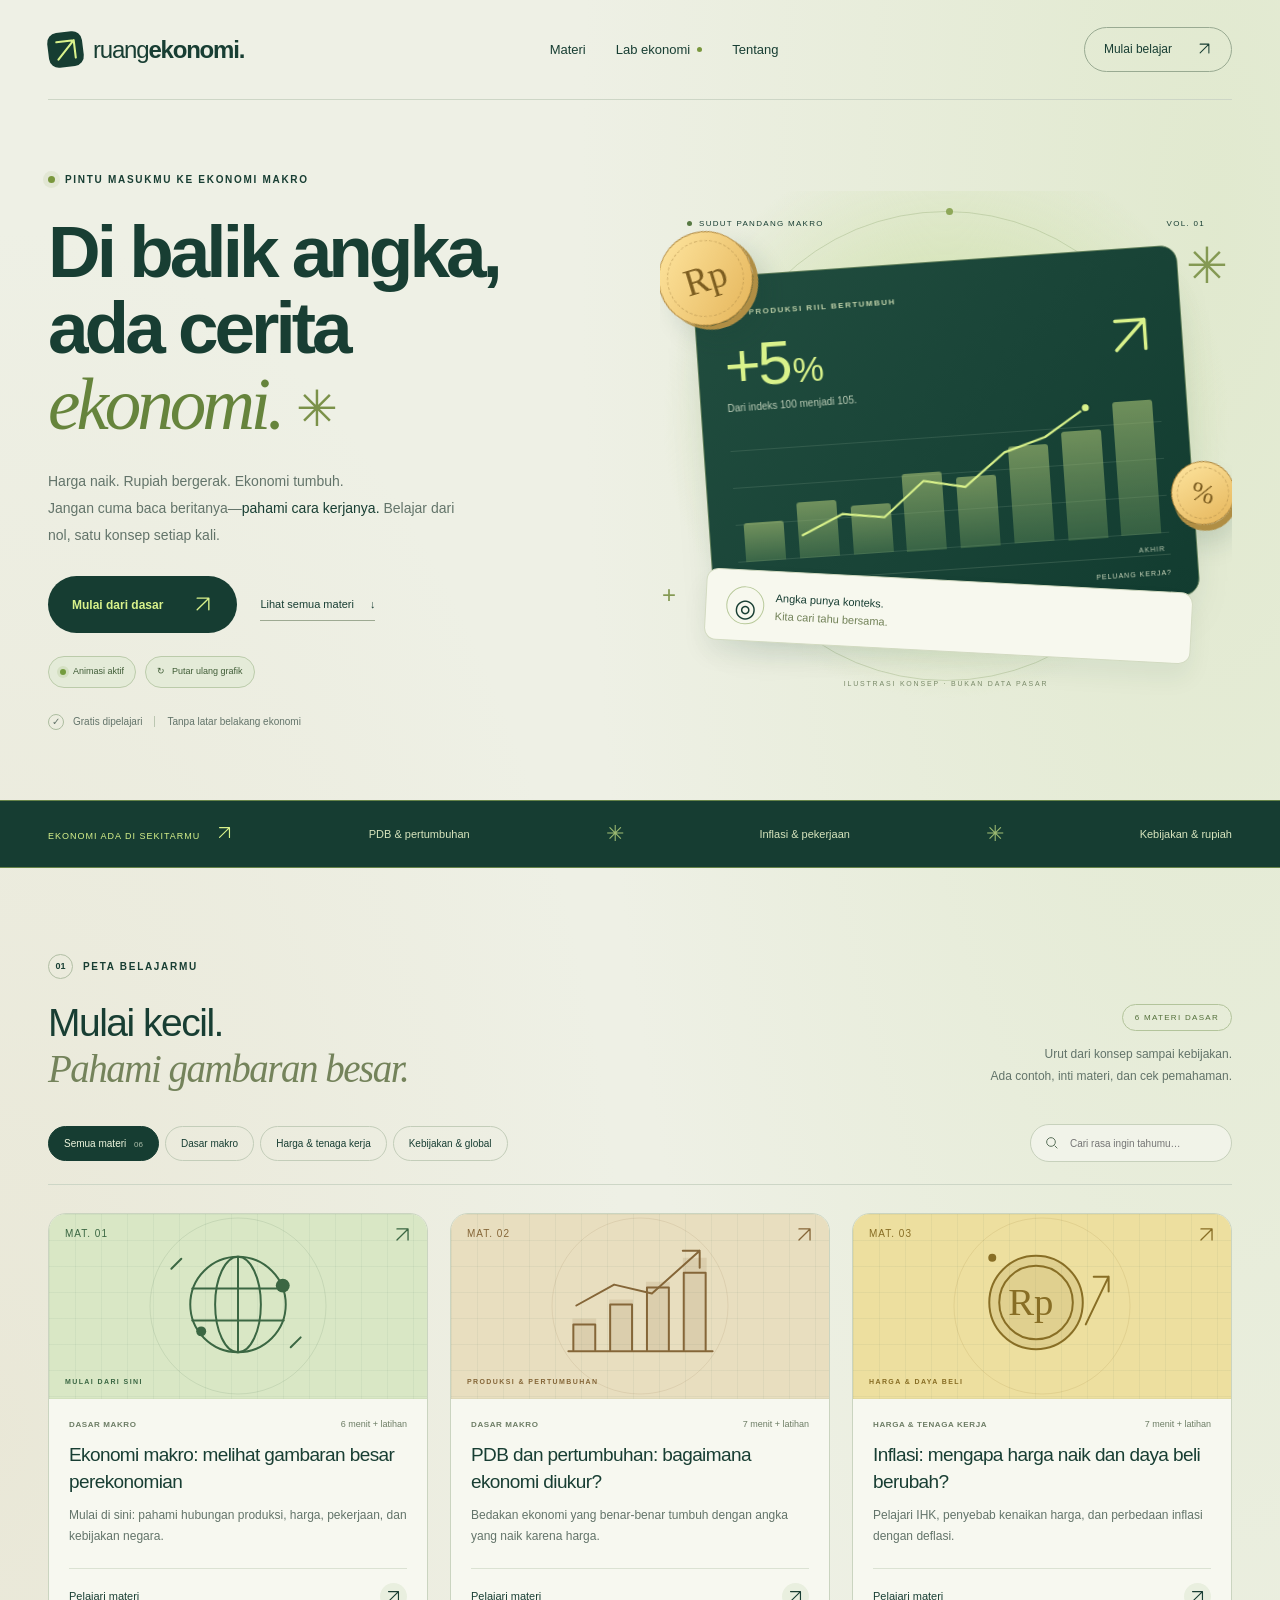
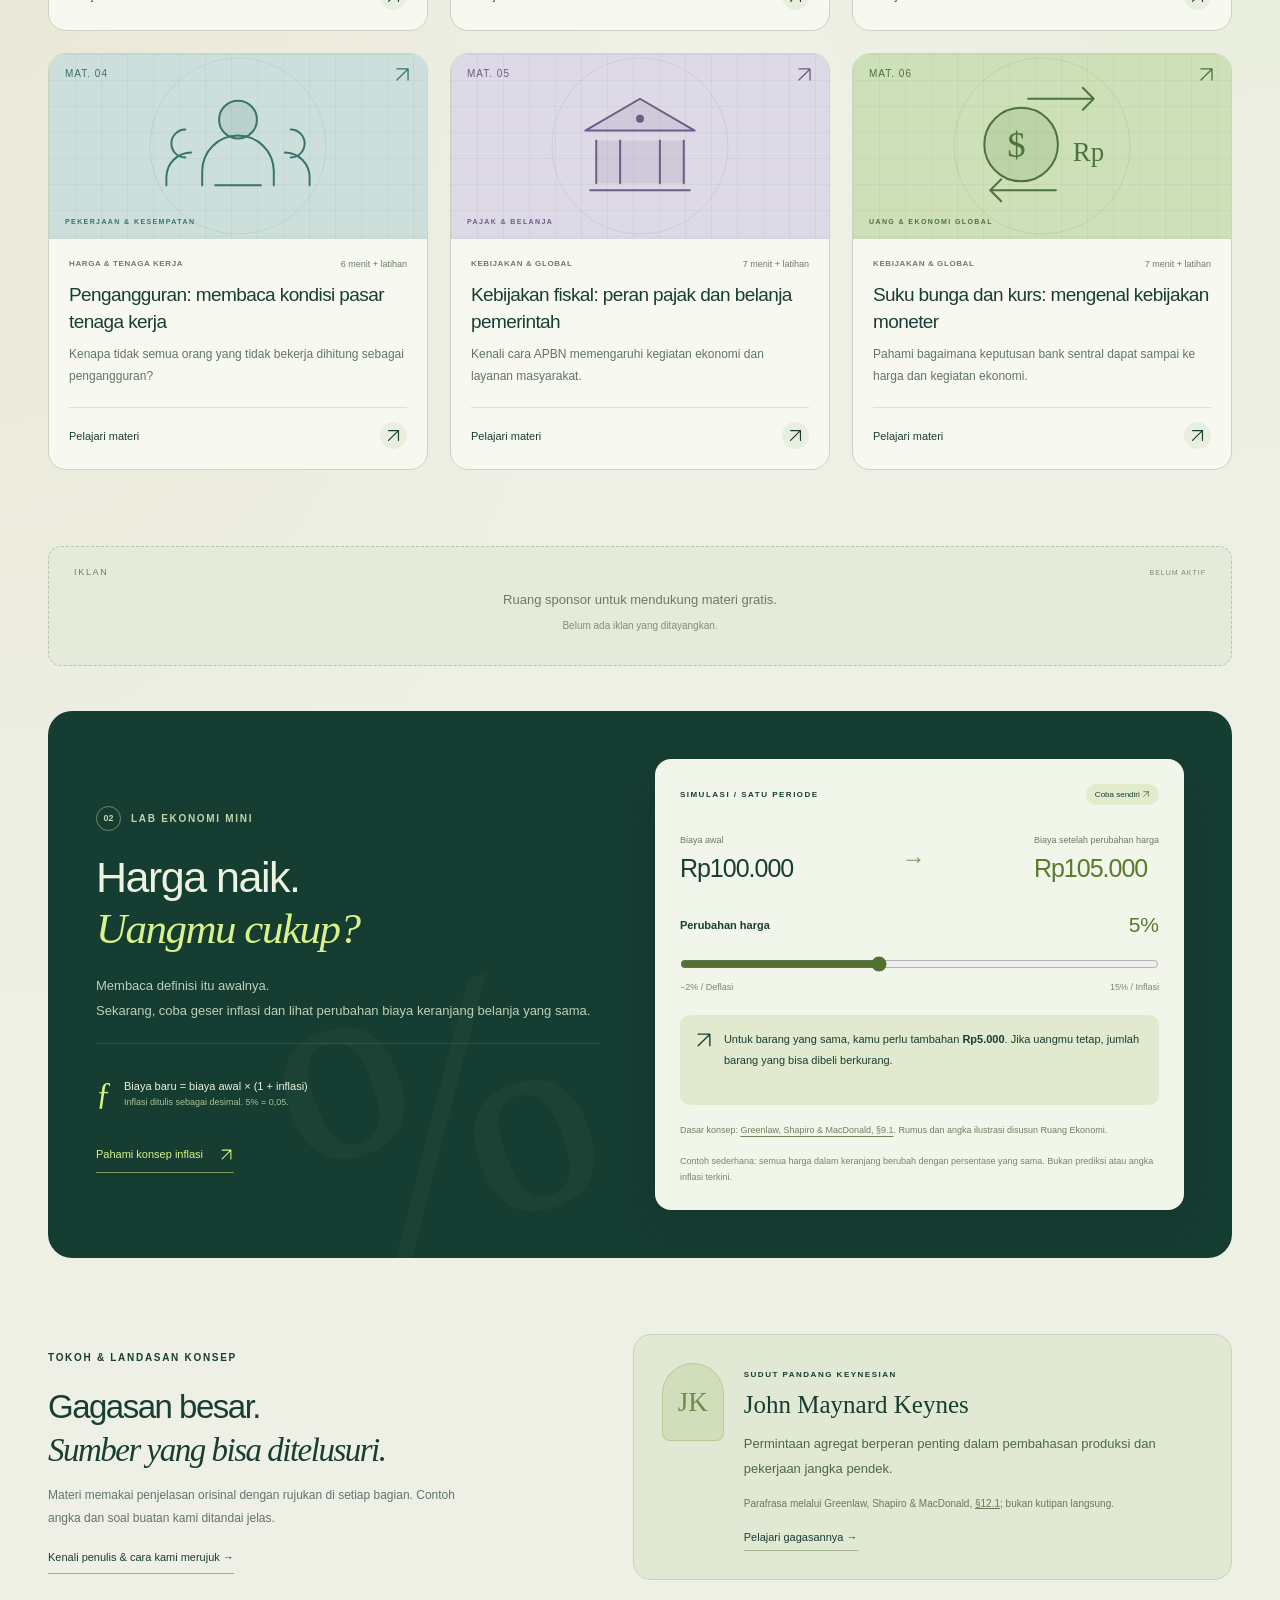
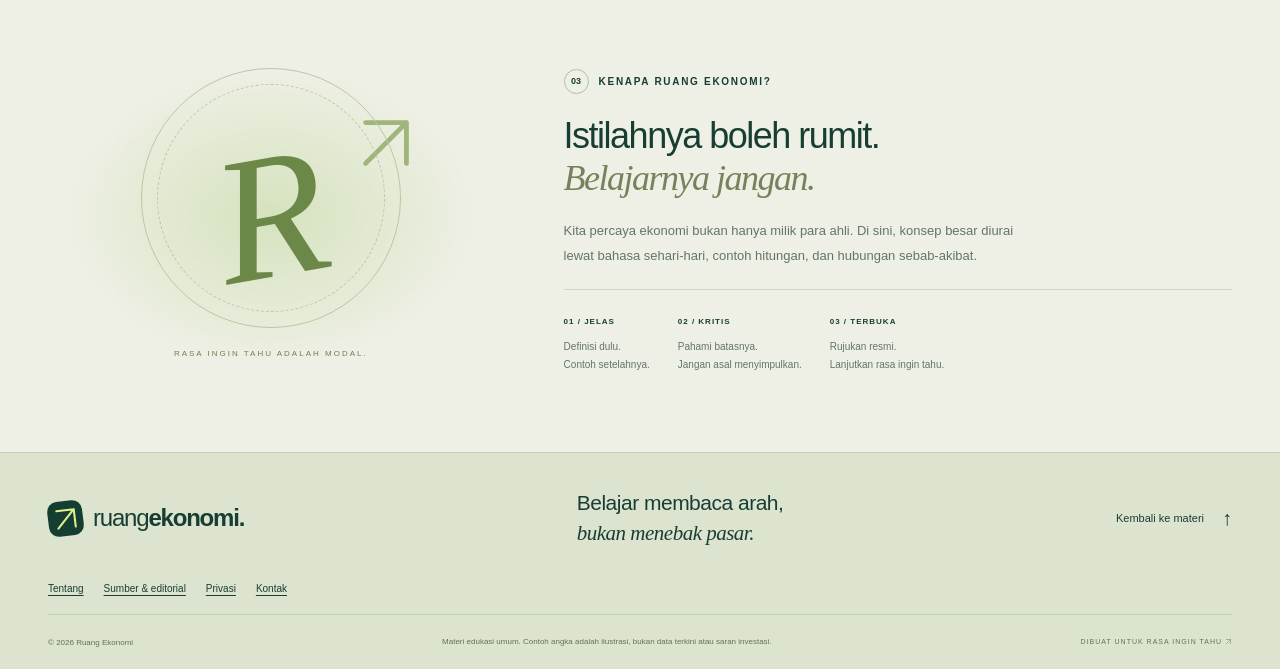
==== commit e2ce9c37: "Add traceable economic references, motion controls, and ad readiness pages" ====
--- a/index.html
+++ b/index.html
@@ -6,8 +6,10 @@
   <meta name="theme-color" content="#163d32">
   <meta name="description" content="Pahami ekonomi makro dari nol. Enam materi tentang PDB, inflasi, pengangguran, fiskal, suku bunga, dan kurs, lengkap dengan contoh dan latihan.">
   <title>Ruang Ekonomi — Di balik angka, ada cerita.</title>
+  <link rel="canonical" href="https://okwekk.github.io/Pembelajaran/">
+  <link rel="sitemap" type="application/xml" href="sitemap.xml">
   <link rel="icon" href="favicon.svg" type="image/svg+xml">
-  <link rel="stylesheet" href="style.css?v=2">
+  <link rel="stylesheet" href="style.css?v=3">
 </head>
 <body>
 <a class="skip-link" href="#artikel">Langsung ke materi</a>
@@ -24,13 +26,13 @@
       <h1>Di balik angka,<br>ada cerita<br><em>ekonomi.</em><span class="heading-star" aria-hidden="true">✳</span></h1>
       <p class="intro">Harga naik. Rupiah bergerak. Ekonomi tumbuh.<br>Jangan cuma baca beritanya—<strong>pahami cara kerjanya.</strong> Belajar dari nol, satu konsep setiap kali.</p>
       <div class="hero-actions"><a class="button" href="#baca-pengantar-makro">Mulai dari dasar <span aria-hidden="true"><svg class="arrow-icon" viewBox="0 0 24 24" fill="none" aria-hidden="true"><path d="M5 19 19 5M5 5h14v14"/></svg></span></a><a class="text-link" href="#artikel">Lihat semua materi <span aria-hidden="true">↓</span></a></div>
-      <div class="hero-proof"><span class="proof-icon" aria-hidden="true">✓</span><span>Gratis dipelajari</span><span class="proof-divider"></span><span>Tanpa latar belakang ekonomi</span></div>
+      <div class="motion-controls"><button id="motion-toggle" type="button" role="switch" aria-checked="true" aria-label="Animasi dekoratif"><span class="motion-indicator" aria-hidden="true"></span><span class="motion-label">Animasi aktif</span></button><button id="replay-chart" type="button"><span aria-hidden="true">↻</span> Putar ulang grafik</button></div><div class="hero-proof"><span class="proof-icon" aria-hidden="true">✓</span><span>Gratis dipelajari</span><span class="proof-divider"></span><span>Tanpa latar belakang ekonomi</span></div>
     </div>
     <div class="economy-scene" aria-label="Ilustrasi pertumbuhan produksi: indeks 100 menjadi 105, naik 5 persen. Angka ilustrasi, bukan data terkini." role="img">
       <div class="scene-orbit orbit-a" aria-hidden="true"></div><div class="scene-orbit orbit-b" aria-hidden="true"></div>
       <span class="scene-spark spark-a" aria-hidden="true">✳</span><span class="scene-spark spark-b" aria-hidden="true">+</span>
       <div class="scene-topline"><span><i></i> SUDUT PANDANG MAKRO</span><span>VOL. 01</span></div>
-      <div class="growth-card"><span class="mini-label">JIKA PRODUKSI RIIL BERTUMBUH</span><div class="growth-value">+5<span>%</span><span class="growth-arrow" aria-hidden="true"><svg class="arrow-icon" viewBox="0 0 24 24" fill="none" aria-hidden="true"><path d="M5 19 19 5M5 5h14v14"/></svg></span></div><p>Dari indeks 100 menjadi 105.</p><div class="chart-area" aria-hidden="true"><div class="chart-grid"></div><div class="chart-bars"><i style="--bar:28%;--i:0"></i><i style="--bar:40%;--i:1"></i><i style="--bar:35%;--i:2"></i><i style="--bar:55%;--i:3"></i><i style="--bar:50%;--i:4"></i><i style="--bar:69%;--i:5"></i><i style="--bar:77%;--i:6"></i><i style="--bar:95%;--i:7"></i></div><svg class="growth-line" viewBox="0 0 360 160" fill="none"><path d="M10 134L57 113L104 120L151 82L198 92L245 56L292 42L340 12"/><circle cx="340" cy="12" r="5"/></svg><div class="chart-labels"><span>AWAL</span><span>AKHIR</span></div></div><div class="growth-foot"><span>PRODUKSI ↑</span><span>PELUANG KERJA?</span></div></div>
+      <div class="growth-card"><span class="mini-label">JIKA PRODUKSI RIIL BERTUMBUH</span><div class="growth-value">+<span id="growth-count">5</span><span>%</span><span class="growth-arrow" aria-hidden="true"><svg class="arrow-icon" viewBox="0 0 24 24" fill="none" aria-hidden="true"><path d="M5 19 19 5M5 5h14v14"/></svg></span></div><p>Dari indeks 100 menjadi 105.</p><div class="chart-area" aria-hidden="true"><div class="chart-grid"></div><div class="chart-bars"><i style="--bar:28%;--i:0"></i><i style="--bar:40%;--i:1"></i><i style="--bar:35%;--i:2"></i><i style="--bar:55%;--i:3"></i><i style="--bar:50%;--i:4"></i><i style="--bar:69%;--i:5"></i><i style="--bar:77%;--i:6"></i><i style="--bar:95%;--i:7"></i></div><svg class="growth-line" viewBox="0 0 360 160" fill="none"><path d="M10 134L57 113L104 120L151 82L198 92L245 56L292 42L340 12"/><circle cx="340" cy="12" r="5"/></svg><div class="chart-labels"><span>AWAL</span><span>AKHIR</span></div></div><div class="growth-foot"><span>PRODUKSI ↑</span><span>PELUANG KERJA?</span></div></div>
       <div class="scene-coin coin-one" aria-hidden="true"><span>Rp</span></div><div class="scene-coin coin-two" aria-hidden="true"><span>%</span></div>
       <div class="floating-note"><span class="note-icon" aria-hidden="true">◎</span><span>Angka punya konteks.<br><strong>Kita cari tahu bersama.</strong></span></div>
       <p class="scene-caption">ILUSTRASI KONSEP · BUKAN DATA PASAR</p>
@@ -44,15 +46,19 @@
     <div id="article-grid" class="article-grid"></div>
     <div id="empty" class="empty-state" hidden><span aria-hidden="true">⌕</span><h3>Belum ketemu topiknya.</h3><p>Coba kata lain atau kembalikan filter ke semua materi.</p><button id="reset-search" class="button">Tampilkan semua materi <svg class="arrow-icon" viewBox="0 0 24 24" fill="none" aria-hidden="true"><path d="M5 19 19 5M5 5h14v14"/></svg></button></div>
   </section>
+  <aside class="ad-placeholder wrap" aria-label="Ruang iklan yang belum aktif"><div><span class="ad-label">IKLAN</span><span class="ad-state">BELUM AKTIF</span></div><p>Ruang sponsor untuk mendukung materi gratis.</p><small>Belum ada iklan yang ditayangkan.</small></aside>
   <section id="laboratorium" class="lab-section wrap reveal">
     <div class="lab-copy"><p class="eyebrow"><span class="section-number">02</span> LAB EKONOMI MINI</p><h2>Harga naik.<br><em>Uangmu cukup?</em></h2><p>Membaca definisi itu awalnya.<br>Sekarang, coba geser inflasi dan lihat perubahan biaya keranjang belanja yang sama.</p><div class="lab-formula"><span aria-hidden="true">ƒ</span><div>Biaya baru = biaya awal × (1 + inflasi)<small>Inflasi ditulis sebagai desimal. 5% = 0,05.</small></div></div><a class="text-link" href="#baca-inflasi">Pahami konsep inflasi <span aria-hidden="true"><svg class="arrow-icon" viewBox="0 0 24 24" fill="none" aria-hidden="true"><path d="M5 19 19 5M5 5h14v14"/></svg></span></a></div>
-    <div class="simulator"><div class="simulator-heading"><span class="mini-label">SIMULASI / SATU PERIODE</span><span class="sim-badge">Coba sendiri <svg class="arrow-icon" viewBox="0 0 24 24" fill="none" aria-hidden="true"><path d="M5 19 19 5M5 5h14v14"/></svg></span></div><div class="basket-values"><div><span>Biaya awal</span><strong>Rp100.000</strong></div><span class="basket-arrow" aria-hidden="true">→</span><div><span>Biaya setelah perubahan harga</span><strong id="basket-cost">Rp105.000</strong></div></div><div class="inflation-control"><label for="inflation">Perubahan harga</label><output for="inflation" id="inflation-value">5%</output></div><input id="inflation" type="range" min="-2" max="15" step="1" value="5" aria-describedby="simulation-note"><div class="range-labels"><span>−2% / Deflasi</span><span>15% / Inflasi</span></div><div class="simulation-result" role="status" aria-live="polite" aria-atomic="true"><span class="result-icon" aria-hidden="true"><svg class="arrow-icon" viewBox="0 0 24 24" fill="none" aria-hidden="true"><path d="M5 19 19 5M5 5h14v14"/></svg></span><p id="simulation-result">Untuk barang yang sama, kamu perlu tambahan <strong>Rp5.000</strong>. Jika uangmu tetap, jumlah barang yang bisa dibeli berkurang.</p></div><p id="simulation-note" class="simulation-note">Contoh sederhana: semua harga dalam keranjang berubah dengan persentase yang sama. Bukan prediksi atau angka inflasi terkini.</p></div>
+    <div class="simulator"><div class="simulator-heading"><span class="mini-label">SIMULASI / SATU PERIODE</span><span class="sim-badge">Coba sendiri <svg class="arrow-icon" viewBox="0 0 24 24" fill="none" aria-hidden="true"><path d="M5 19 19 5M5 5h14v14"/></svg></span></div><div class="basket-values"><div><span>Biaya awal</span><strong>Rp100.000</strong></div><span class="basket-arrow" aria-hidden="true">→</span><div><span>Biaya setelah perubahan harga</span><strong id="basket-cost">Rp105.000</strong></div></div><div class="inflation-control"><label for="inflation">Perubahan harga</label><output for="inflation" id="inflation-value">5%</output></div><input id="inflation" type="range" min="-2" max="15" step="1" value="5" aria-describedby="simulation-note"><div class="range-labels"><span>−2% / Deflasi</span><span>15% / Inflasi</span></div><div class="simulation-result" role="status" aria-live="polite" aria-atomic="true"><span class="result-icon" aria-hidden="true"><svg class="arrow-icon" viewBox="0 0 24 24" fill="none" aria-hidden="true"><path d="M5 19 19 5M5 5h14v14"/></svg></span><p id="simulation-result">Untuk barang yang sama, kamu perlu tambahan <strong>Rp5.000</strong>. Jika uangmu tetap, jumlah barang yang bisa dibeli berkurang.</p></div><p class="lab-source">Dasar konsep: <a href="https://openstax.org/books/principles-macroeconomics-3e/pages/9-1-tracking-inflation" target="_blank" rel="noopener noreferrer">Greenlaw, Shapiro & MacDonald, §9.1</a>. Rumus dan angka ilustrasi disusun Ruang Ekonomi.</p><p id="simulation-note" class="simulation-note">Contoh sederhana: semua harga dalam keranjang berubah dengan persentase yang sama. Bukan prediksi atau angka inflasi terkini.</p></div>
   </section>
+  <section class="source-feature wrap section-space reveal" aria-labelledby="source-feature-title"><div><p class="eyebrow">TOKOH & LANDASAN KONSEP</p><h2 id="source-feature-title">Gagasan besar.<br><em>Sumber yang bisa ditelusuri.</em></h2><p>Materi memakai penjelasan orisinal dengan rujukan di setiap bagian. Contoh angka dan soal buatan kami ditandai jelas.</p><a class="text-link" href="sumber.html">Kenali penulis & cara kami merujuk →</a></div><div class="thinker-card"><span class="thinker-monogram" aria-hidden="true">JK</span><div><span class="mini-label">SUDUT PANDANG KEYNESIAN</span><h3>John Maynard Keynes</h3><p>Permintaan agregat berperan penting dalam pembahasan produksi dan pekerjaan jangka pendek.</p><small>Parafrasa melalui Greenlaw, Shapiro & MacDonald, <a href="https://openstax.org/books/principles-macroeconomics-3e/pages/12-1-aggregate-demand-in-keynesian-analysis" target="_blank" rel="noopener noreferrer">§12.1</a>; bukan kutipan langsung.</small><a class="thinker-link" href="#baca-pengantar-makro">Pelajari gagasannya →</a></div></div></section>
   <section id="tentang" class="about wrap section-space reveal"><div class="about-mark" aria-hidden="true"><span>R</span><i><svg class="arrow-icon" viewBox="0 0 24 24" fill="none" aria-hidden="true"><path d="M5 19 19 5M5 5h14v14"/></svg></i><div class="about-ring"></div><span class="about-word">RASA INGIN TAHU ADALAH MODAL.</span></div><div class="about-copy"><p class="eyebrow"><span class="section-number">03</span> KENAPA RUANG EKONOMI?</p><h2>Istilahnya boleh rumit.<br><em>Belajarnya jangan.</em></h2><p>Kita percaya ekonomi bukan hanya milik para ahli. Di sini, konsep besar diurai lewat bahasa sehari-hari, contoh hitungan, dan hubungan sebab-akibat.</p><div class="about-principles"><div><span>01 / JELAS</span><p>Definisi dulu.<br>Contoh setelahnya.</p></div><div><span>02 / KRITIS</span><p>Pahami batasnya.<br>Jangan asal menyimpulkan.</p></div><div><span>03 / TERBUKA</span><p>Rujukan resmi.<br>Lanjutkan rasa ingin tahu.</p></div></div></div></section>
 </main>
-<footer class="site-footer"><div class="wrap"><div class="footer-top"><a class="brand" href="./"><span class="logo" aria-hidden="true"><svg class="arrow-icon" viewBox="0 0 24 24" fill="none" aria-hidden="true"><path d="M5 19 19 5M5 5h14v14"/></svg></span><span>ruang<strong>ekonomi.</strong></span></a><p>Belajar membaca arah,<br><em>bukan menebak pasar.</em></p><a href="#artikel" class="back-link">Kembali ke materi <span aria-hidden="true">↑</span></a></div><div class="footer-bottom"><span>© <span id="year"></span> Ruang Ekonomi</span><p>Materi edukasi umum. Contoh angka adalah ilustrasi, bukan data terkini atau saran investasi.</p><span>DIBUAT UNTUK RASA INGIN TAHU <svg class="arrow-icon" viewBox="0 0 24 24" fill="none" aria-hidden="true"><path d="M5 19 19 5M5 5h14v14"/></svg></span></div></div></footer>
+<footer class="site-footer"><div class="wrap"><div class="footer-top"><a class="brand" href="./"><span class="logo" aria-hidden="true"><svg class="arrow-icon" viewBox="0 0 24 24" fill="none" aria-hidden="true"><path d="M5 19 19 5M5 5h14v14"/></svg></span><span>ruang<strong>ekonomi.</strong></span></a><p>Belajar membaca arah,<br><em>bukan menebak pasar.</em></p><a href="#artikel" class="back-link">Kembali ke materi <span aria-hidden="true">↑</span></a></div><div class="footer-links"><a href="tentang.html">Tentang</a><a href="sumber.html">Sumber & editorial</a><a href="privasi.html">Privasi</a><a href="kontak.html">Kontak</a></div><div class="footer-bottom"><span>© <span id="year"></span> Ruang Ekonomi</span><p>Materi edukasi umum. Contoh angka adalah ilustrasi, bukan data terkini atau saran investasi.</p><span>DIBUAT UNTUK RASA INGIN TAHU <svg class="arrow-icon" viewBox="0 0 24 24" fill="none" aria-hidden="true"><path d="M5 19 19 5M5 5h14v14"/></svg></span></div></div></footer>
 <dialog id="reader" aria-labelledby="reader-title"><div class="reader-top"><span>RUANG EKONOMI <span class="reader-slash">/</span> <span id="lesson-number">MATERI 01</span></span><button id="close-reader" aria-label="Tutup materi">✕</button><div class="reading-track" aria-hidden="true"><div id="reading-progress"></div></div></div><div class="reader-body"><div id="reader-content"></div><p class="reader-disclaimer">Materi edukasi umum, bukan saran investasi pribadi. Semua contoh angka bersifat ilustrasi.</p></div></dialog>
 <noscript><div class="noscript-note">Aktifkan JavaScript untuk membuka materi, pencarian, dan simulasi interaktif.</div></noscript>
-<script src="app.js?v=2"></script>
+<script src="animations.js?v=3"></script>
+<script src="citations.js?v=3"></script>
+<script src="app.js?v=3"></script>
 </body>
 </html>
--- a/style.css
+++ b/style.css
@@ -2376,3 +2376,91 @@
 #reader-title:focus {
   outline:none
 }
+
+/* Motion controls keep ongoing decoration optional. */
+.motion-controls{display:flex;flex-wrap:wrap;align-items:center;gap:9px;margin-top:23px}
+.motion-controls button{display:inline-flex;align-items:center;gap:7px;border:1px solid #bbcbaa;background:#e4ebd8;color:#405d37;border-radius:18px;padding:8px 11px;font-size:9px;line-height:1.5}
+.motion-controls button:hover:not(:disabled){background:#d6e4bf}
+.motion-controls button:disabled{cursor:default;opacity:.65}
+.motion-indicator{width:6px;height:6px;border-radius:50%;background:#749c3e;box-shadow:0 0 0 3px #91af6030}
+.motion-paused .motion-indicator{background:#8b937e;box-shadow:none}
+.scene-coin{animation:coin-float 5s ease-in-out infinite}
+.coin-two{animation-delay:-2s}
+.scene-orbit.orbit-a{animation:orbit-spin 34s linear infinite}
+.scene-orbit.orbit-a:after{content:'';width:7px;height:7px;background:#8ea858;border-radius:50%;position:absolute;top:-4px;left:50%}
+.spark-a,.band-star{animation:ornament-spin 28s linear infinite}
+.growth-card{translate:var(--scene-x,0px) var(--scene-y,0px);transition:translate .25s ease-out}
+.growth-value>#growth-count{font-size:inherit;margin:0}
+.growth-value>span:nth-child(2){font-size:35px;margin-left:3px}
+.scene-replay .chart-bars i{animation-name:grow-in-again;animation-duration:.9s;animation-fill-mode:both}
+.scene-replay .growth-line path{animation:draw-line-again 1.8s .25s ease forwards}
+.lesson-enter{animation:lesson-arrive .4s ease both}
+.feedback-pop{animation:feedback-arrive .35s ease both}
+.hero-copy{animation:lesson-arrive .8s ease both}
+body.motion-paused *,body.motion-paused *:before,body.motion-paused *:after,body.motion-hidden *,body.motion-hidden *:before,body.motion-hidden *:after{animation-play-state:paused!important}
+body.motion-paused *{transition:none!important;scroll-behavior:auto!important}
+body.motion-paused .is-pending{opacity:1;transform:none}
+@keyframes orbit-spin{to{rotate:360deg}}
+@keyframes ornament-spin{to{rotate:360deg}}
+@keyframes grow-in-again{from{transform:scaleY(0)}to{transform:scaleY(1)}}
+@keyframes draw-line-again{from{stroke-dashoffset:500}to{stroke-dashoffset:0}}
+@keyframes lesson-arrive{from{opacity:0;transform:translateY(10px)}to{opacity:1;transform:none}}
+@keyframes feedback-arrive{from{opacity:0;transform:translateY(5px) scale(.98)}to{opacity:1;transform:none}}
+/* Point-of-explanation references. */
+.attribution-note{font-size:11px;color:#58704e;line-height:1.9;border:1px solid #cbd8bc;border-radius:10px;padding:15px;background:#e9efdf}
+.attribution-icon{font-family:Georgia,serif;font-size:22px;margin-right:7px}
+.citation{display:block;font-size:10px;line-height:1.9;margin-top:11px;color:#6b8059}
+.citation a{text-decoration:underline;text-underline-offset:3px;display:inline}
+.citation.editorial{font-style:italic}
+.example-origin{display:block;font-size:10px;line-height:1.8;color:#bfd2a5;margin-top:16px}
+.example-box .citation,.example-box .citation a{color:#c3d6a8}
+.lesson-summary .citation{font-size:9px;margin-top:4px}
+.reference-authors{font-size:12px;line-height:1.9;color:#52694b}
+.source-text-link{display:inline-block;font-size:9px;margin-left:6px;color:#73845e}
+.lesson-sources h4{font-size:12px;font-weight:500;margin-top:25px}
+.source-feature{display:grid;grid-template-columns:1fr 1.1fr;gap:40px;align-items:center;padding-bottom:0}
+.source-feature h2{font-size:33px;line-height:1.3}
+.source-feature>div>p:not(.eyebrow){color:var(--muted);font-size:12px;line-height:1.9;max-width:430px}
+.thinker-card{display:flex;align-items:flex-start;gap:20px;background:#e1e8d3;border:1px solid #c6d3b5;border-radius:18px;padding:28px}
+.thinker-monogram{display:grid;place-items:center;flex-shrink:0;width:62px;height:78px;border-radius:40px 40px 10px 10px;font-family:Georgia,serif;font-size:27px;color:#718b4e;background:#d1debb;border:1px solid #b6c997}
+.thinker-card h3{font-family:Georgia,serif;font-size:25px;font-weight:400;margin:10px 0}
+.thinker-card p{font-size:13px;line-height:1.9;color:#4d674b}
+.thinker-card small{font-size:10px;line-height:1.9;display:block;color:#697c57}
+.thinker-card small a{text-decoration:underline}
+.thinker-link{display:inline-block;font-size:11px;border-bottom:1px solid #a3b38d;margin-top:18px;padding-bottom:7px}
+.lab-source{font-size:9px;line-height:1.8;color:#6e815e;margin:17px 0 0}
+.lab-source a{text-decoration:underline;text-underline-offset:3px}
+.ad-placeholder{border:1px dashed #b7c6a4;border-radius:13px;min-height:120px;margin-bottom:45px;padding:20px 25px;text-align:center;background:#e5ebdb}
+.ad-placeholder>div{display:flex;justify-content:space-between;align-items:center;gap:15px}
+.ad-label{font-size:9px;letter-spacing:1.7px;color:#6c7e59}
+.ad-state{font-size:7px;letter-spacing:1px;color:#7d8c6c}
+.ad-placeholder p{font-size:13px;color:#6a7d59;margin:15px 0 8px}
+.ad-placeholder>small{font-size:10px;color:#829071}
+.footer-links{display:flex;flex-wrap:wrap;gap:20px;padding-bottom:20px;font-size:10px}
+.footer-links a{text-decoration:underline;text-underline-offset:3px}
+/* Crawlable reading pages share the typography of the interactive reader. */
+.document-main{max-width:840px;width:calc(100% - 36px);margin:35px auto 60px}
+.breadcrumbs{display:flex;flex-wrap:wrap;gap:12px;font-size:11px;color:#6b7f5c;margin-bottom:23px;line-height:1.9}
+.article-document{background:#f3f5e9;border:1px solid #ced8c0;padding:38px 42px;border-radius:18px}
+.article-document h1{font-size:36px;line-height:1.25;font-weight:500;letter-spacing:-1px;margin:20px 0}
+.article-document>p,.document-copy p,.document-copy li{font-size:14px;line-height:1.95;color:#4e6453}
+.document-copy h2{font-size:24px;letter-spacing:-.5px;margin-top:30px;line-height:1.4}
+.document-copy a{text-decoration:underline;text-underline-offset:3px;overflow-wrap:anywhere}
+.document-copy li{margin-bottom:10px}
+.article-document .lesson-nav a{display:block}
+.article-document .ad-placeholder{width:100%;margin-block:35px 0}
+.direct-article-link{display:inline-block;margin-top:18px;font-size:11px;color:#68834c;text-decoration:underline;text-underline-offset:3px}
+@media(max-width:850px){.source-feature{grid-template-columns:1fr;gap:25px}.thinker-card{max-width:580px}.growth-value>span:nth-child(2){font-size:28px}}
+@media(max-width:600px){.motion-controls{margin-top:20px;gap:8px}.motion-controls button{font-size:8px}.growth-value>span:nth-child(2){font-size:28px}.thinker-card{padding:22px 18px;gap:14px}.thinker-monogram{width:45px;height:62px;font-size:22px}.thinker-card h3{font-size:22px}.thinker-card p{font-size:12px}.source-feature h2{font-size:29px}.ad-placeholder{margin-bottom:30px;padding:18px;min-height:110px}.ad-placeholder p{font-size:11px}.article-document{padding:24px 20px}.article-document h1{font-size:29px}.article-document>p,.document-copy p,.document-copy li{font-size:13px}.citation{font-size:9px}.attribution-note{font-size:10px}.source-text-link{margin-left:0;display:block}.document-main{margin-top:25px}}
+@media(prefers-reduced-motion:reduce){.growth-line path{stroke-dashoffset:0}.lesson-enter,.feedback-pop,.hero-copy{opacity:1;transform:none}}
+body.motion-paused .hero-copy,body.motion-paused .lesson-enter,body.motion-paused .feedback-pop,body.motion-paused .growth-card{animation:none!important;opacity:1}
+body.motion-paused .growth-line path{animation:none!important;stroke-dashoffset:0}
+body.motion-paused .chart-bars i{animation:none!important;transform:scaleY(1)}
+.article-document .lesson-section h2{font-size:20px;line-height:1.5;font-weight:500;letter-spacing:-.3px;margin:30px 0 10px}
+.article-document .lesson-section h2 span{color:#7b9259;font-size:11px}
+.article-document .example-box h2{font-family:Georgia,serif;font-size:24px;font-weight:400;line-height:1.5;letter-spacing:0;color:var(--lime);margin:12px 0}
+.article-document .quiz h2,.article-document .lesson-sources h2{font-size:19px;line-height:1.5;font-weight:500;letter-spacing:-.3px;margin:20px 0}
+body.motion-paused dialog[open]{animation:none!important;opacity:1;transform:none}
+@media(max-width:600px){.citation{font-size:11px}.lesson-summary .citation{font-size:10px}}
+/* Keep rotating ornament bounds inside the illustration at every angle. */
+.economy-scene{overflow:hidden;overflow:clip;border-radius:24px}
